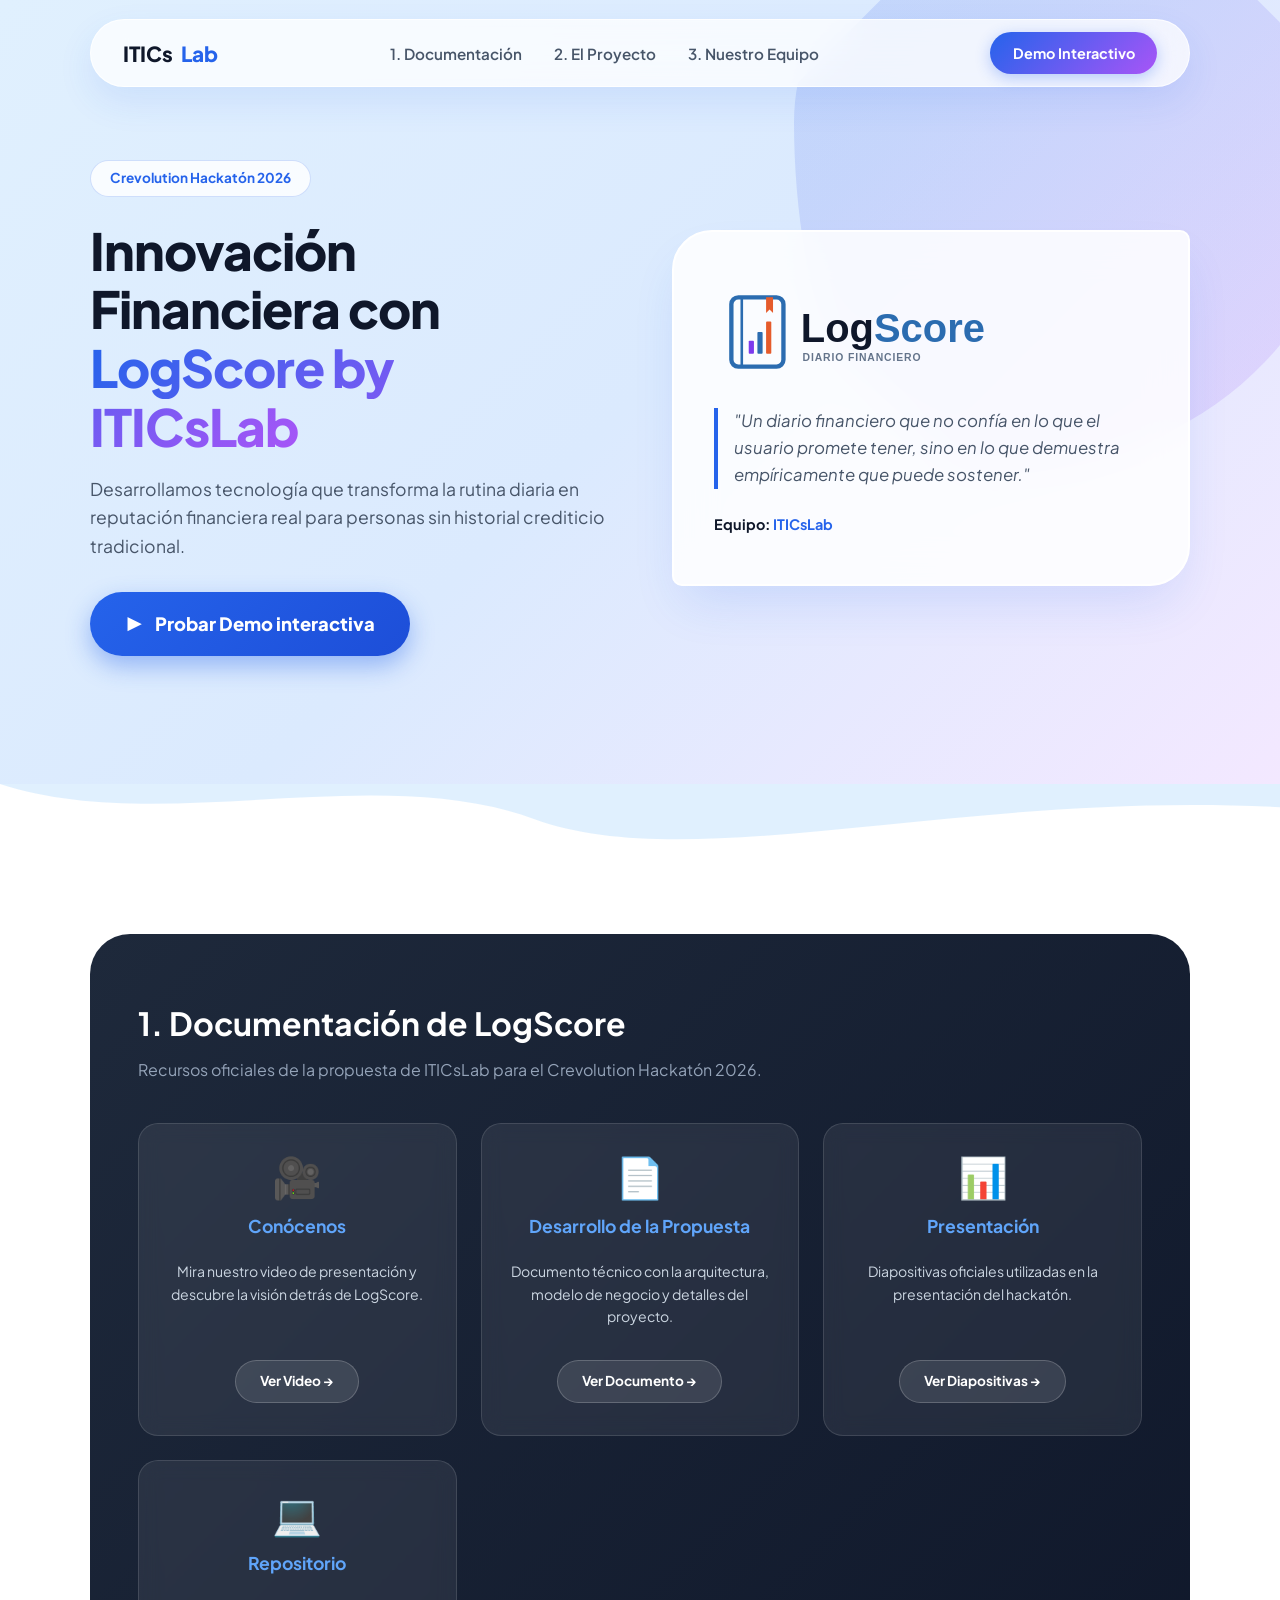
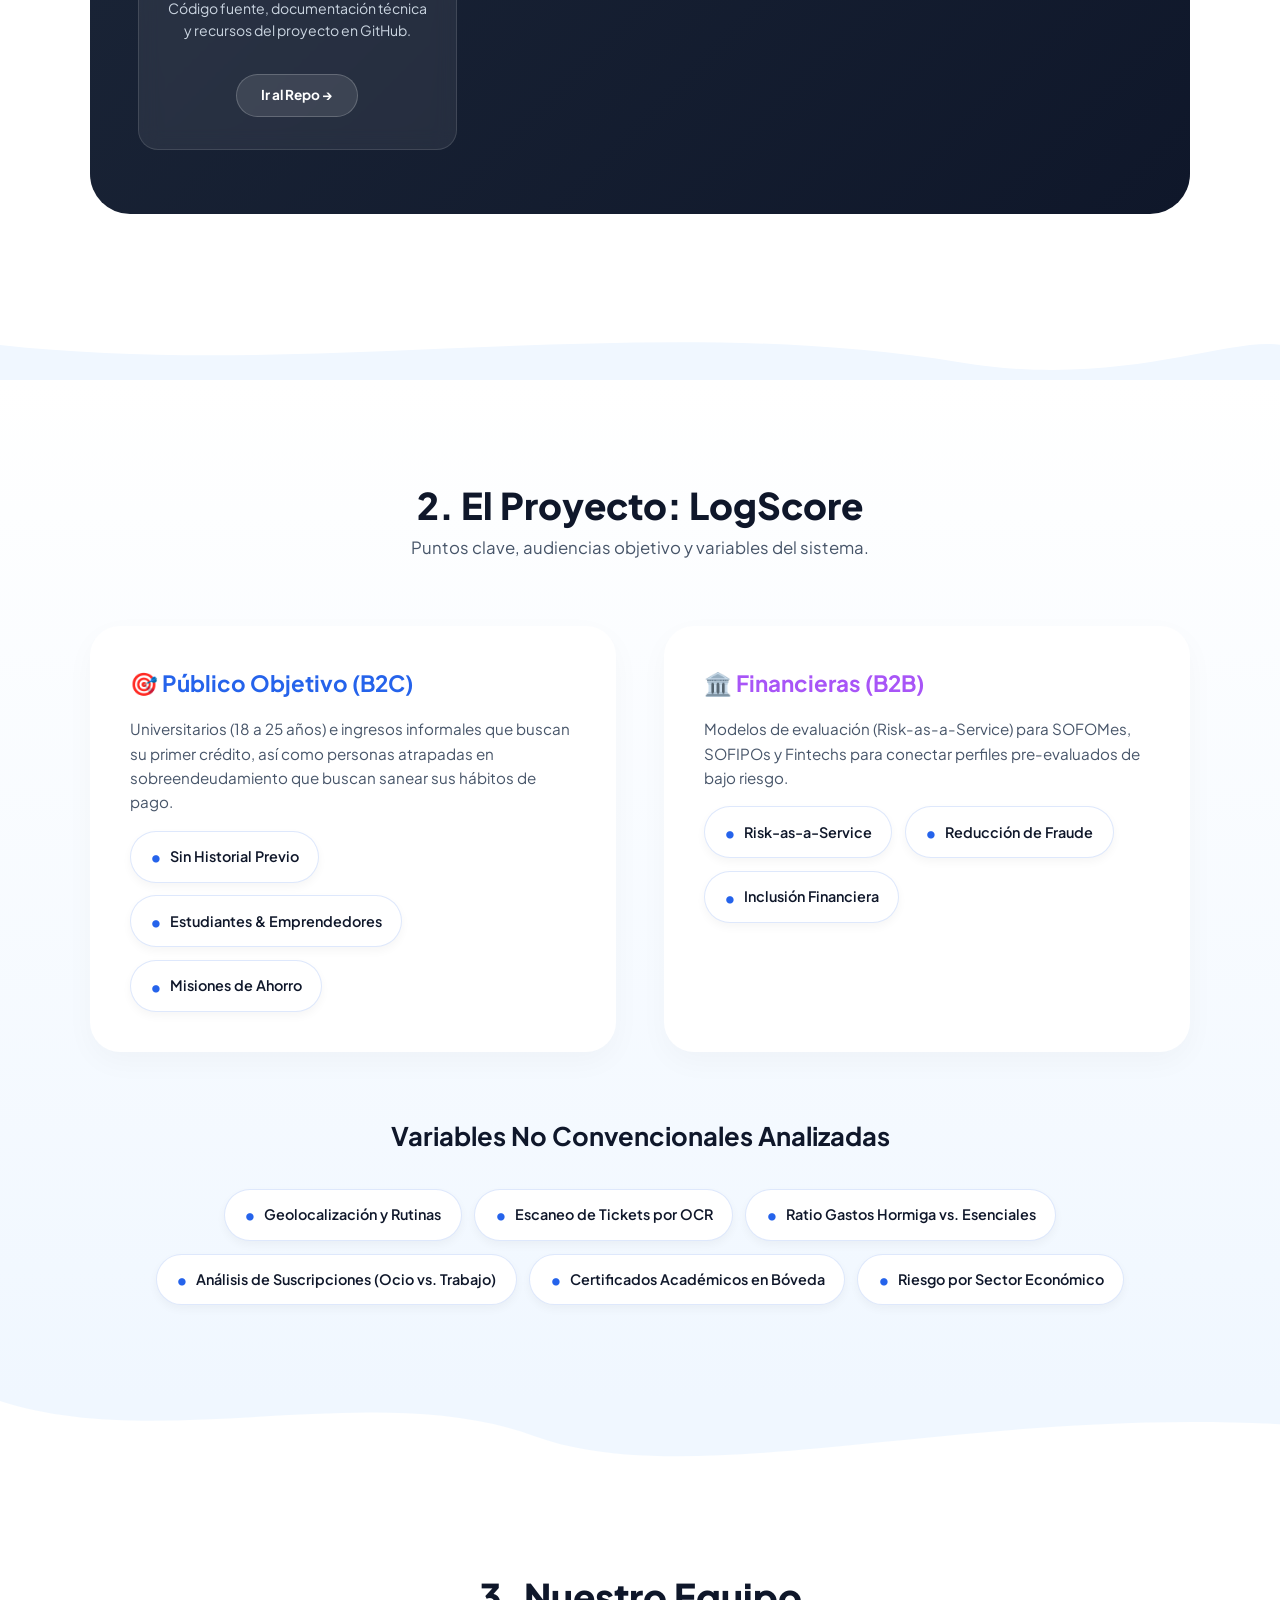
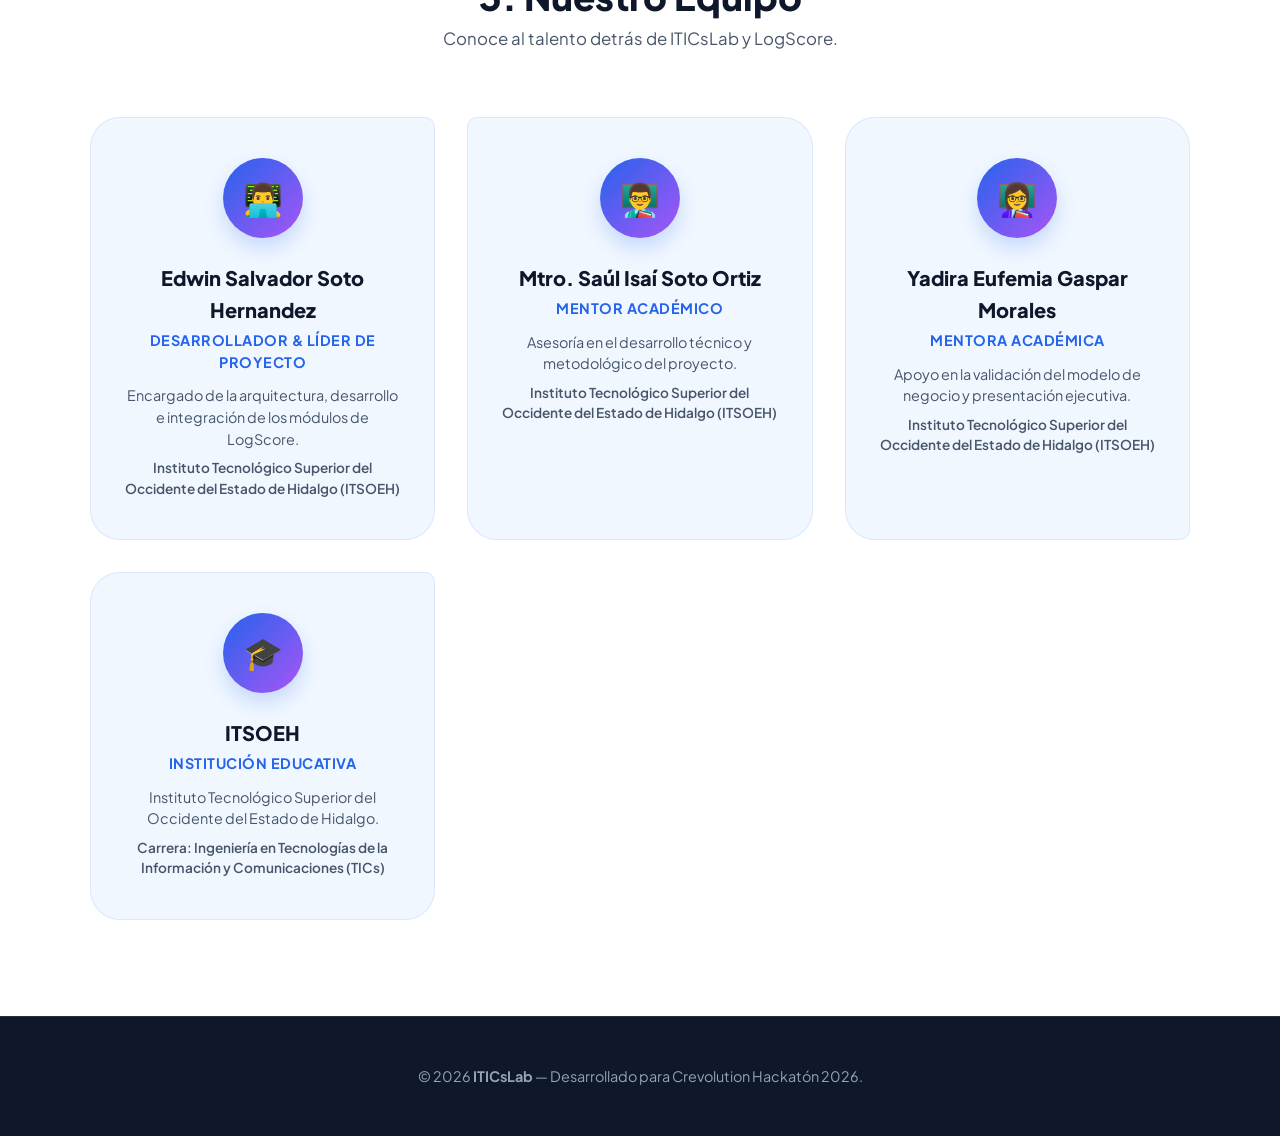
==== index.html @ 70f7e7d7 "added: icon" ====
<!DOCTYPE html>
<html lang="es">

<head>
    <meta charset="UTF-8">
    <meta name="viewport" content="width=device-width, initial-scale=1.0">
    <title>ITICsLab — LogScore</title>
    <link href="https://fonts.googleapis.com/css2?family=Plus+Jakarta+Sans:wght@400;600;700;800&display=swap"
        rel="stylesheet">
    <link rel="icon" type="image/png" href="assets/icon.ico">
    <style>
        * {
            margin: 0;
            padding: 0;
            box-sizing: border-box;
        }

        :root {
            --primary: #2563eb;
            --primary-dark: #1d4ed8;
            --secondary: #a855f7;
            --accent: #f97316;
            --text-dark: #0f172a;
            --text-muted: #475569;
            --bg-light: #f0f7ff;
        }

        html {
            scroll-behavior: smooth;
        }

        body {
            font-family: 'Plus Jakarta Sans', sans-serif;
            background-color: var(--bg-light);
            color: var(--text-dark);
            overflow-x: hidden;
            line-height: 1.6;
        }

        /* --- MENÚ FLOTANTE --- */
        header {
            position: fixed;
            top: 1.2rem;
            left: 50%;
            transform: translateX(-50%);
            width: min(90%, 1100px);
            z-index: 1000;
        }

        nav {
            background: rgba(255, 255, 255, 0.75);
            backdrop-filter: blur(16px);
            -webkit-backdrop-filter: blur(16px);
            border: 1px solid rgba(255, 255, 255, 0.8);
            border-radius: 999px;
            padding: 0.75rem 2rem;
            display: flex;
            align-items: center;
            justify-content: space-between;
            box-shadow: 0 15px 35px rgba(37, 99, 235, 0.1);
        }

        .logo {
            font-weight: 800;
            font-size: 1.3rem;
            text-decoration: none;
            color: var(--text-dark);
            display: flex;
            align-items: center;
            gap: 0.5rem;
        }

        .logo span {
            color: var(--primary);
        }

        .nav-links {
            display: flex;
            gap: 2rem;
            list-style: none;
        }

        .nav-links a {
            text-decoration: none;
            color: var(--text-muted);
            font-weight: 600;
            font-size: 0.95rem;
            transition: color 0.3s;
        }

        .nav-links a:hover {
            color: var(--primary);
        }

        .btn-nav {
            background: linear-gradient(135deg, var(--primary), var(--secondary));
            color: white;
            padding: 0.6rem 1.4rem;
            border-radius: 999px;
            text-decoration: none;
            font-weight: 700;
            font-size: 0.9rem;
            box-shadow: 0 4px 15px rgba(37, 99, 235, 0.3);
            transition: transform 0.2s;
        }

        .btn-nav:hover {
            transform: scale(1.05);
        }

        /* --- HERO SECTION --- */
        .hero {
            position: relative;
            padding: 10rem 2rem 8rem;
            background: linear-gradient(135deg, #e0f0fe 0%, #dbeafe 50%, #f3e8ff 100%);
            overflow: hidden;
        }

        .hero-shape-bg {
            position: absolute;
            top: -10%;
            right: -5%;
            width: 550px;
            height: 550px;
            background: linear-gradient(135deg, rgba(37, 99, 235, 0.15), rgba(168, 85, 247, 0.15));
            clip-path: polygon(30% 0%, 70% 0%, 100% 30%, 100% 70%, 70% 100%, 30% 100%, 0% 70%, 0% 30%);
            border-radius: 40% 60% 70% 30% / 40% 50% 60% 70%;
            animation: floatShape 8s ease-in-out infinite alternate;
            z-index: 1;
        }

        @keyframes floatShape {
            0% {
                transform: translateY(0) rotate(0deg);
            }

            100% {
                transform: translateY(30px) rotate(15deg);
            }
        }

        .hero-container {
            max-width: 1100px;
            margin: 0 auto;
            display: grid;
            grid-template-columns: 1fr 1fr;
            align-items: center;
            gap: 4rem;
            position: relative;
            z-index: 2;
        }

        .badge-pill {
            display: inline-block;
            background: rgba(255, 255, 255, 0.8);
            border: 1px solid rgba(37, 99, 235, 0.2);
            padding: 0.4rem 1.2rem;
            border-radius: 999px;
            color: var(--primary);
            font-weight: 700;
            font-size: 0.85rem;
            margin-bottom: 1.5rem;
        }

        .hero-text h1 {
            font-size: 3.2rem;
            font-weight: 800;
            line-height: 1.15;
            margin-bottom: 1.2rem;
            letter-spacing: -0.02em;
        }

        .hero-text h1 span {
            background: linear-gradient(135deg, var(--primary), var(--secondary));
            -webkit-background-clip: text;
            -webkit-text-fill-color: transparent;
        }

        .hero-text p {
            font-size: 1.1rem;
            color: var(--text-muted);
            margin-bottom: 2rem;
        }

        /* BOTÓN GRANDE DEMO INTERACTIVA */
        .btn-demo-hero {
            display: inline-flex;
            align-items: center;
            gap: 0.75rem;
            background: linear-gradient(135deg, var(--primary), var(--primary-dark));
            color: white;
            font-size: 1.15rem;
            font-weight: 800;
            padding: 1.1rem 2.2rem;
            border-radius: 999px;
            text-decoration: none;
            box-shadow: 0 10px 25px rgba(37, 99, 235, 0.4);
            transition: all 0.3s ease;
        }

        .btn-demo-hero:hover {
            transform: translateY(-3px) scale(1.02);
            box-shadow: 0 15px 30px rgba(37, 99, 235, 0.5);
        }

        /* TARJETA RECORTADA LOGSCORE */
        .blob-card {
            background: rgba(255, 255, 255, 0.85);
            backdrop-filter: blur(20px);
            padding: 3rem 2.5rem;
            border-radius: 40px 10px 40px 10px;
            box-shadow: 0 25px 50px -12px rgba(37, 99, 235, 0.15);
            border: 2px solid #ffffff;
            position: relative;
        }

        .blob-card-header {
            display: flex;
            align-items: center;
            gap: 1rem;
            margin-bottom: 1.5rem;
        }

        .blob-card-header svg {
            width: 45px;
            height: 45px;
        }

        .blob-card h3 {
            font-size: 1.8rem;
            font-weight: 800;
        }

        .blob-card h3 span {
            color: var(--primary);
        }

        .blob-card blockquote {
            font-size: 1.05rem;
            font-style: italic;
            color: var(--text-muted);
            border-left: 4px solid var(--primary);
            padding-left: 1rem;
            margin-bottom: 1.5rem;
        }

        /* WAVES SVG */
        .wave-divider {
            width: 100%;
            overflow: hidden;
            line-height: 0;
        }

        .wave-divider svg {
            position: relative;
            display: block;
            width: calc(100% + 1.3px);
            height: 70px;
        }

        /* ESTRUCTURA GENERAL DE SECCIONES */
        .container {
            max-width: 1100px;
            margin: 0 auto;
        }

        .section-header {
            text-align: center;
            margin-bottom: 4rem;
        }

        .section-header h2 {
            font-size: 2.3rem;
            font-weight: 800;
        }

        .section-header p {
            color: var(--text-muted);
            font-size: 1.05rem;
        }

        /* SECCIÓN 1: DOCUMENTACIÓN - REDISEÑADA */
        .docs-section {
            padding: 5rem 2rem 6rem;
            background: #ffffff;
        }

        .docs-banner {
            background: linear-gradient(135deg, #1e293b, #0f172a);
            color: white;
            border-radius: 40px;
            padding: 4rem 3rem;
            position: relative;
            overflow: hidden;
        }

        .docs-banner::after {
            content: '';
            position: absolute;
            top: -50%;
            right: -20%;
            width: 400px;
            height: 400px;
            background: radial-gradient(circle, rgba(168, 85, 247, 0.4) 0%, rgba(0, 0, 0, 0) 70%);
            border-radius: 50%;
        }

        .docs-grid-new {
            display: grid;
            grid-template-columns: repeat(auto-fit, minmax(240px, 1fr));
            gap: 1.5rem;
            margin-top: 2.5rem;
            position: relative;
            z-index: 2;
        }

        .doc-card-new {
            background: rgba(255, 255, 255, 0.07);
            border: 1px solid rgba(255, 255, 255, 0.12);
            padding: 2rem 1.5rem;
            border-radius: 20px;
            backdrop-filter: blur(10px);
            transition: all 0.3s ease;
            text-align: center;
            display: flex;
            flex-direction: column;
            align-items: center;
            gap: 1rem;
        }

        .doc-card-new:hover {
            background: rgba(255, 255, 255, 0.15);
            transform: translateY(-5px);
        }

        .doc-card-new .icon {
            font-size: 2.5rem;
            line-height: 1;
        }

        .doc-card-new h4 {
            font-size: 1.1rem;
            margin-bottom: 0.25rem;
            color: #60a5fa;
        }

        .doc-card-new p {
            font-size: 0.88rem;
            color: #cbd5e1;
            margin-bottom: 1rem;
            flex-grow: 1;
        }

        .doc-btn {
            display: inline-flex;
            align-items: center;
            gap: 0.5rem;
            background: rgba(255, 255, 255, 0.1);
            color: white;
            padding: 0.6rem 1.5rem;
            border-radius: 999px;
            text-decoration: none;
            font-weight: 700;
            font-size: 0.85rem;
            border: 1px solid rgba(255, 255, 255, 0.2);
            transition: all 0.3s ease;
        }

        .doc-btn:hover {
            background: var(--primary);
            border-color: var(--primary);
            transform: scale(1.05);
        }

        /* SECCIÓN 2: EL PROYECTO */
        .details-section {
            padding: 6rem 2rem;
            background: linear-gradient(180deg, #ffffff 0%, #f0f7ff 100%);
        }

        .pill-list {
            display: flex;
            flex-wrap: wrap;
            gap: 0.8rem;
            margin-top: 1rem;
        }

        .pill-item {
            background: #ffffff;
            padding: 0.6rem 1.2rem;
            border-radius: 999px;
            font-size: 0.9rem;
            font-weight: 600;
            color: var(--text-dark);
            box-shadow: 0 4px 10px rgba(0, 0, 0, 0.04);
            border: 1px solid rgba(37, 99, 235, 0.15);
            display: flex;
            align-items: center;
            gap: 0.5rem;
        }

        .pill-item::before {
            content: '•';
            color: var(--primary);
            font-size: 1.2rem;
        }

        /* SECCIÓN 3: NUESTRO EQUIPO - REDISEÑADA */
        .team-section {
            padding: 6rem 2rem;
            background: #ffffff;
        }

        .organic-grid {
            display: grid;
            grid-template-columns: repeat(auto-fit, minmax(280px, 1fr));
            gap: 2rem;
        }

        .organic-card {
            background: var(--bg-light);
            padding: 2.5rem 2rem;
            border-radius: 30px 10px 30px 30px;
            transition: all 0.3s ease;
            position: relative;
            border: 1px solid rgba(37, 99, 235, 0.1);
            display: flex;
            flex-direction: column;
            align-items: center;
            text-align: center;
        }

        .organic-card:nth-child(2) {
            border-radius: 10px 30px 30px 30px;
        }

        .organic-card:nth-child(3) {
            border-radius: 30px 30px 10px 30px;
        }

        .organic-card:nth-child(4) {
            border-radius: 30px 10px 30px 30px;
        }

        .organic-card:hover {
            transform: translateY(-8px);
            background: #ffffff;
            box-shadow: 0 20px 40px rgba(37, 99, 235, 0.12);
        }

        .avatar-placeholder {
            width: 80px;
            height: 80px;
            border-radius: 50%;
            background: linear-gradient(135deg, var(--primary), var(--secondary));
            display: flex;
            align-items: center;
            justify-content: center;
            font-size: 2rem;
            color: white;
            margin-bottom: 1.5rem;
            box-shadow: 0 10px 20px rgba(37, 99, 235, 0.2);
        }

        .organic-card h3 {
            font-size: 1.25rem;
            font-weight: 800;
            margin-bottom: 0.25rem;
        }

        .organic-card .role {
            font-size: 0.9rem;
            color: var(--primary);
            font-weight: 700;
            margin-bottom: 0.75rem;
            text-transform: uppercase;
            letter-spacing: 0.5px;
        }

        .organic-card p {
            font-size: 0.9rem;
            color: var(--text-muted);
            line-height: 1.5;
        }

        .organic-card .institution-detail {
            font-size: 0.85rem;
            color: var(--text-muted);
            margin-top: 0.5rem;
            font-weight: 600;
        }

        /* --- FOOTER --- */
        footer {
            background: #0f172a;
            color: white;
            padding: 3rem 2rem;
            text-align: center;
            border-top: 1px solid rgba(255, 255, 255, 0.1);
        }

        footer p {
            color: #94a3b8;
            font-size: 0.9rem;
        }

        /* --- RESPONSIVE MOBILE --- */
        @media (max-width: 900px) {
            header {
                top: 0.75rem;
                width: calc(100% - 1.5rem);
            }

            nav {
                padding: 0.65rem 0.9rem;
                border-radius: 22px;
                gap: 0.75rem;
            }

            .logo {
                font-size: 1.05rem;
                white-space: nowrap;
            }

            .btn-nav {
                padding: 0.55rem 0.85rem;
                font-size: 0.78rem;
                white-space: nowrap;
            }

            .hero {
                padding: 7.5rem 1rem 4.5rem;
            }

            .hero-container {
                grid-template-columns: 1fr;
                text-align: center;
                gap: 2.25rem;
            }

            .hero-text h1 {
                font-size: clamp(2rem, 9vw, 3rem);
                line-height: 1.12;
            }

            .hero-text p {
                font-size: 0.98rem;
                line-height: 1.55;
            }

            .badge-pill {
                font-size: 0.72rem;
                padding: 0.4rem 0.85rem;
                margin-bottom: 1rem;
            }

            .btn-demo-hero {
                width: 100%;
                justify-content: center;
                padding: 0.95rem 1rem;
                font-size: 1rem;
            }

            .blob-card {
                padding: 1.6rem 1.25rem;
                border-radius: 28px 10px 28px 10px;
                text-align: left;
            }

            .blob-card-header {
                gap: 0.75rem;
                margin-bottom: 1.1rem;
            }

            .blob-card-header svg {
                width: 38px;
                height: 46px;
                flex-shrink: 0;
            }

            .blob-card h3 {
                font-size: 1.5rem;
            }

            .blob-card blockquote {
                font-size: 0.92rem;
                padding-left: 0.8rem;
            }

            .wave-divider svg {
                height: 45px;
            }

            .docs-section,
            .details-section,
            .team-section {
                padding: 3.5rem 1rem 4rem;
            }

            .section-header {
                margin-bottom: 2.25rem;
            }

            .section-header h2 {
                font-size: clamp(1.65rem, 7vw, 2.3rem);
                line-height: 1.2;
            }

            .section-header p {
                font-size: 0.92rem;
                margin-top: 0.5rem;
            }

            .docs-banner {
                border-radius: 26px;
                padding: 2rem 1.15rem;
            }

            .docs-banner>h2 {
                font-size: 1.45rem !important;
                line-height: 1.25;
            }

            .docs-banner>p {
                font-size: 0.9rem;
            }

            .docs-grid-new {
                grid-template-columns: 1fr;
                gap: 1rem;
                margin-top: 1.75rem;
            }

            .doc-card-new {
                padding: 1.25rem;
                border-radius: 17px;
            }

            .doc-card-new .icon {
                font-size: 2rem;
            }

            .doc-card-new h4 {
                font-size: 1rem;
            }

            .doc-card-new p {
                font-size: 0.84rem;
            }

            /* La sección de público B2C/B2B usa un grid inline. */
            .details-section .container>div[style*="grid-template-columns"] {
                grid-template-columns: 1fr !important;
                gap: 1rem !important;
                margin-bottom: 2.75rem !important;
            }

            .details-section .container>div[style*="grid-template-columns"]>div {
                padding: 1.5rem !important;
                border-radius: 22px !important;
            }

            .details-section h3 {
                font-size: 1.2rem !important;
                line-height: 1.3;
            }

            .pill-list {
                gap: 0.55rem;
            }

            .pill-item {
                padding: 0.5rem 0.8rem;
                font-size: 0.78rem;
                line-height: 1.3;
            }

            .organic-grid {
                grid-template-columns: 1fr;
                gap: 1rem;
            }

            .organic-card {
                padding: 1.7rem 1.35rem;
                border-radius: 22px !important;
            }

            .avatar-placeholder {
                width: 65px;
                height: 65px;
                font-size: 1.5rem;
                margin-bottom: 1rem;
            }

            .organic-card h3 {
                font-size: 1.15rem;
            }

            .organic-card .role {
                font-size: 0.8rem;
            }

            .organic-card p {
                font-size: 0.88rem;
            }

            footer {
                padding: 2rem 1rem;
            }

            footer p {
                font-size: 0.78rem;
                line-height: 1.5;
            }

            .hero-shape-bg {
                width: 300px;
                height: 300px;
                right: -25%;
                top: 2%;
            }
        }

        @media (max-width: 420px) {
            .nav-links {
                display: none;
            }

            .btn-nav {
                font-size: 0.72rem;
                padding: 0.5rem 0.7rem;
            }

            .hero {
                padding-top: 7rem;
            }

            .blob-card-header svg {
                width: 34px;
                height: 42px;
            }

            .blob-card h3 {
                font-size: 1.35rem;
            }
        }

        @keyframes rapid-squeeze {

            0%,
            100% {
                transform: scale(1) scale(1, 1);
            }

            15% {
                transform: scale(1.05) scale(1.1, 0.9);
            }

            30% {
                transform: scale(1.08) scale(0.92, 1.08);
            }

            45% {
                transform: scale(1.05) scale(1.04, 0.96);
            }

            60% {
                transform: scale(1) scale(1, 1);
            }
        }

        .btn-demo-hero {
            display: inline-flex;
            align-items: center;
            gap: 0.75rem;
            background: linear-gradient(135deg, var(--primary), var(--primary-dark));
            color: white;
            font-size: 1.15rem;
            font-weight: 800;
            padding: 1.1rem 2.2rem;
            border-radius: 999px;
            text-decoration: none;
            box-shadow: 0 10px 25px rgba(37, 99, 235, 0.4);
            transition: all 0.3s ease;

            animation: rapid-squeeze 2s infinite ease-in-out;
            transform-origin: center;
        }

        .btn-demo-hero:hover {
            transform: translateY(-3px) scale(1.03);
            box-shadow: 0 15px 30px rgba(37, 99, 235, 0.5);
        }
    </style>
</head>

<body>

    <!-- MENÚ PRINCIPAL -->
    <header>
        <nav>
            <a href="#" class="logo">ITICs<span>Lab</span></a>
            <ul class="nav-links">
                <li><a href="#docs">1. Documentación</a></li>
                <li><a href="#proyecto">2. El Proyecto</a></li>
                <li><a href="#equipo">3. Nuestro Equipo</a></li>
            </ul>
            <a href="#demo" class="btn-nav">Demo Interactivo</a>
        </nav>
    </header>

    <!-- HERO SECTION -->
    <section class="hero" id="demo">
        <div class="hero-shape-bg"></div>
        <div class="hero-container">
            <div class="hero-text">
                <span class="badge-pill">Crevolution Hackatón 2026</span>
                <h1>Innovación Financiera con <span>LogScore by ITICsLab</span></h1>
                <p>Desarrollamos tecnología que transforma la rutina diaria en reputación financiera real para personas
                    sin historial crediticio tradicional.</p>

                <!-- BOTÓN GRANDE SOLICITADO -->
                <a href="interactive-demo-viewer.html" class="btn-demo-hero">
                    <span>▶</span> Probar Demo interactiva
                </a>
            </div>

            <!-- TARJETA CON RECORTES Y LOGO DE LOGSCORE -->
            <div class="blob-card">
                <div class="blob-card-header">
                    <img src="assets/logo.svg" alt="">
                </div>
                <blockquote>
                    "Un diario financiero que no confía en lo que el usuario promete tener, sino en lo que demuestra
                    empíricamente que puede sostener."
                </blockquote>
                <div style="font-size:0.9rem; font-weight:700;">
                    Equipo: <span style="color:var(--primary);">ITICsLab</span>
                </div>
            </div>
        </div>
    </section>

    <!-- DIVISOR WAVE -->
    <div class="wave-divider" style="background:#e0f0fe;">
        <svg viewBox="0 0 1200 120" preserveAspectRatio="none">
            <path d="M0,0 C150,90 350,-40 500,60 C650,160 900,10 1200,40 L1200,120 L0,120 Z" fill="#ffffff"></path>
        </svg>
    </div>

    <!-- 1. DOCUMENTACIÓN DE LogScore - REDISEÑADA -->
    <section id="docs" class="docs-section">
        <div class="container">
            <div class="docs-banner">
                <h2 style="font-size: 2rem; margin-bottom: 0.5rem;">1. Documentación de LogScore</h2>
                <p style="color: #94a3b8;">Recursos oficiales de la propuesta de ITICsLab para el Crevolution Hackatón
                    2026.</p>

                <div class="docs-grid-new">
                    <!-- Tarjeta 1: Video Conócenos -->
                    <div class="doc-card-new">
                        <div class="icon">🎥</div>
                        <h4>Conócenos</h4>
                        <p>Mira nuestro video de presentación y descubre la visión detrás de LogScore.</p>
                        <a href="#" target="_blank" class="doc-btn">Ver Video →</a>
                    </div>

                    <!-- Tarjeta 2: Desarrollo de la Propuesta -->
                    <div class="doc-card-new">
                        <div class="icon">📄</div>
                        <h4>Desarrollo de la Propuesta</h4>
                        <p>Documento técnico con la arquitectura, modelo de negocio y detalles del proyecto.</p>
                        <a href="assets/pdf/LogScore_Propuesta_Crevolution.pdf" target="_blank" class="doc-btn">Ver Documento →</a>
                    </div>

                    <!-- Tarjeta 3: Presentación -->
                    <div class="doc-card-new">
                        <div class="icon">📊</div>
                        <h4>Presentación</h4>
                        <p>Diapositivas oficiales utilizadas en la presentación del hackatón.</p>
                        <a href="assets/pdf/LogScorePresentationCrevolution.pdf" target="_blank" class="doc-btn">Ver Diapositivas →</a>
                    </div>

                    <!-- Tarjeta 4: Repositorio Git -->
                    <div class="doc-card-new">
                        <div class="icon">💻</div>
                        <h4>Repositorio</h4>
                        <p>Código fuente, documentación técnica y recursos del proyecto en GitHub.</p>
                        <a href="https://github.com/EdwinSotoHz/LogScore-Mockup.git" class="doc-btn">Ir al Repo →</a>
                    </div>
                </div>
            </div>
        </div>
    </section>

    <!-- DIVISOR WAVE DE MEDIO -->
    <div class="wave-divider" style="background:#ffffff;">
        <svg viewBox="0 0 1200 120" preserveAspectRatio="none">
            <path d="M0,60 C300,120 600,0 900,90 C1050,135 1150,45 1200,60 L1200,120 L0,120 Z" fill="#f0f7ff"></path>
        </svg>
    </div>

    <!-- 2. EL PROYECTO: LogScore -->
    <section id="proyecto" class="details-section">
        <div class="container">
            <div class="section-header">
                <h2>2. El Proyecto: LogScore</h2>
                <p>Puntos clave, audiencias objetivo y variables del sistema.</p>
            </div>

            <div style="display: grid; grid-template-columns: 1fr 1fr; gap: 3rem; margin-bottom: 4rem;">
                <!-- Target B2C -->
                <div
                    style="background:#fff; padding:2.5rem; border-radius:30px; box-shadow:0 10px 30px rgba(0,0,0,0.03);">
                    <h3 style="color:var(--primary); margin-bottom:1rem; font-size:1.4rem;">🎯 Público Objetivo (B2C)
                    </h3>
                    <p style="font-size:0.95rem; color:var(--text-muted); margin-bottom:1rem;">
                        Universitarios (18 a 25 años) e ingresos informales que buscan su primer crédito, así como
                        personas atrapadas en sobreendeudamiento que buscan sanear sus hábitos de pago.
                    </p>
                    <div class="pill-list">
                        <span class="pill-item">Sin Historial Previo</span>
                        <span class="pill-item">Estudiantes & Emprendedores</span>
                        <span class="pill-item">Misiones de Ahorro</span>
                    </div>
                </div>

                <!-- Target B2B -->
                <div
                    style="background:#fff; padding:2.5rem; border-radius:30px; box-shadow:0 10px 30px rgba(0,0,0,0.03);">
                    <h3 style="color:var(--secondary); margin-bottom:1rem; font-size:1.4rem;">🏛️ Financieras (B2B)</h3>
                    <p style="font-size:0.95rem; color:var(--text-muted); margin-bottom:1rem;">
                        Modelos de evaluación (Risk-as-a-Service) para SOFOMes, SOFIPOs y Fintechs para conectar
                        perfiles pre-evaluados de bajo riesgo.
                    </p>
                    <div class="pill-list">
                        <span class="pill-item">Risk-as-a-Service</span>
                        <span class="pill-item">Reducción de Fraude</span>
                        <span class="pill-item">Inclusión Financiera</span>
                    </div>
                </div>
            </div>

            <!-- Variables analizadas -->
            <div>
                <h3 style="text-align:center; margin-bottom:2rem; font-size:1.6rem;">Variables No Convencionales
                    Analizadas</h3>
                <div class="pill-list" style="justify-content:center;">
                    <span class="pill-item">Geolocalización y Rutinas</span>
                    <span class="pill-item">Escaneo de Tickets por OCR</span>
                    <span class="pill-item">Ratio Gastos Hormiga vs. Esenciales</span>
                    <span class="pill-item">Análisis de Suscripciones (Ocio vs. Trabajo)</span>
                    <span class="pill-item">Certificados Académicos en Bóveda</span>
                    <span class="pill-item">Riesgo por Sector Económico</span>
                </div>
            </div>
        </div>
    </section>

    <!-- DIVISOR WAVE FINAL -->
    <div class="wave-divider" style="background:#f0f7ff;">
        <svg viewBox="0 0 1200 120" preserveAspectRatio="none">
            <path d="M0,0 C150,90 350,-40 500,60 C650,160 900,10 1200,40 L1200,120 L0,120 Z" fill="#ffffff"></path>
        </svg>
    </div>

    <!-- 3. NUESTRO EQUIPO - REDISEÑADA -->
    <section id="equipo" class="team-section">
        <div class="container">
            <div class="section-header">
                <h2>3. Nuestro Equipo</h2>
                <p>Conoce al talento detrás de ITICsLab y LogScore.</p>
            </div>
            <div class="organic-grid">
                <!-- Tarjeta 1: Desarrollador -->
                <div class="organic-card">
                    <div class="avatar-placeholder">👨‍💻</div>
                    <h3>Edwin Salvador Soto Hernandez</h3>
                    <p class="role">Desarrollador & Líder de Proyecto</p>
                    <p>Encargado de la arquitectura, desarrollo e integración de los módulos de LogScore.</p>
                    <p class="institution-detail">Instituto Tecnológico Superior del Occidente del Estado de Hidalgo (ITSOEH)</p>
                </div>

                <!-- Tarjeta 2: Mentor -->
                <div class="organic-card">
                    <div class="avatar-placeholder">👨‍🏫</div>
                    <h3>Mtro. Saúl Isaí Soto Ortiz</h3>
                    <p class="role">Mentor Académico</p>
                    <p>Asesoría en el desarrollo técnico y metodológico del proyecto.</p>
                    <p class="institution-detail">Instituto Tecnológico Superior del Occidente del Estado de Hidalgo (ITSOEH)</p>
                </div>

                <!-- Tarjeta 3: Mentora -->
                <div class="organic-card">
                    <div class="avatar-placeholder">👩‍🏫</div>
                    <h3>Yadira Eufemia Gaspar Morales</h3>
                    <p class="role">Mentora Académica</p>
                    <p>Apoyo en la validación del modelo de negocio y presentación ejecutiva.</p>
                    <p class="institution-detail">Instituto Tecnológico Superior del Occidente del Estado de Hidalgo (ITSOEH)</p>
                </div>

                <!-- Tarjeta 4: Institución y Carrera -->
                <div class="organic-card">
                    <div class="avatar-placeholder">🎓</div>
                    <h3>ITSOEH</h3>
                    <p class="role">Institución Educativa</p>
                    <p>Instituto Tecnológico Superior del Occidente del Estado de Hidalgo.</p>
                    <p class="institution-detail">Carrera: Ingeniería en Tecnologías de la Información y Comunicaciones (TICs)</p>
                </div>
            </div>
        </div>
    </section>

    <!-- FOOTER -->
    <footer>
        <div class="container">
            <p>&copy; 2026 <strong>ITICsLab</strong> — Desarrollado para Crevolution Hackatón 2026.</p>
        </div>
    </footer>

</body>

</html>
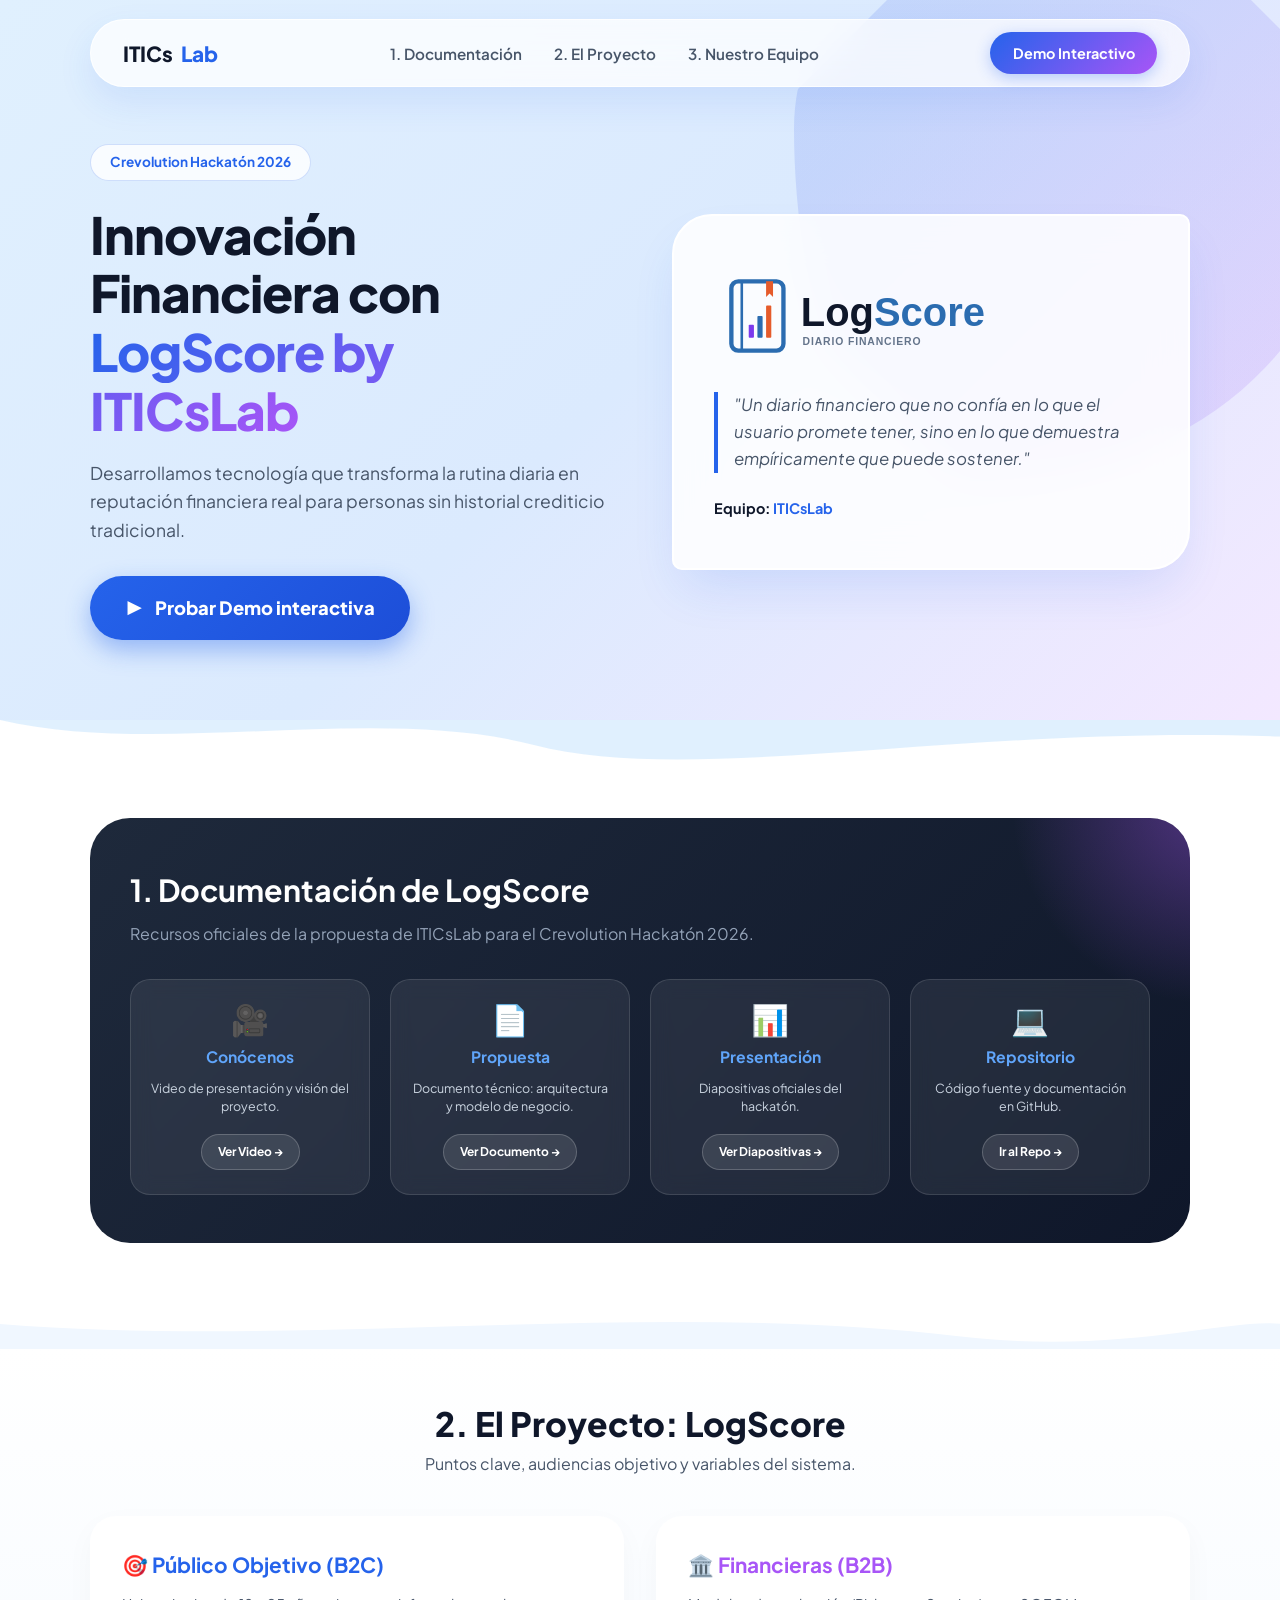
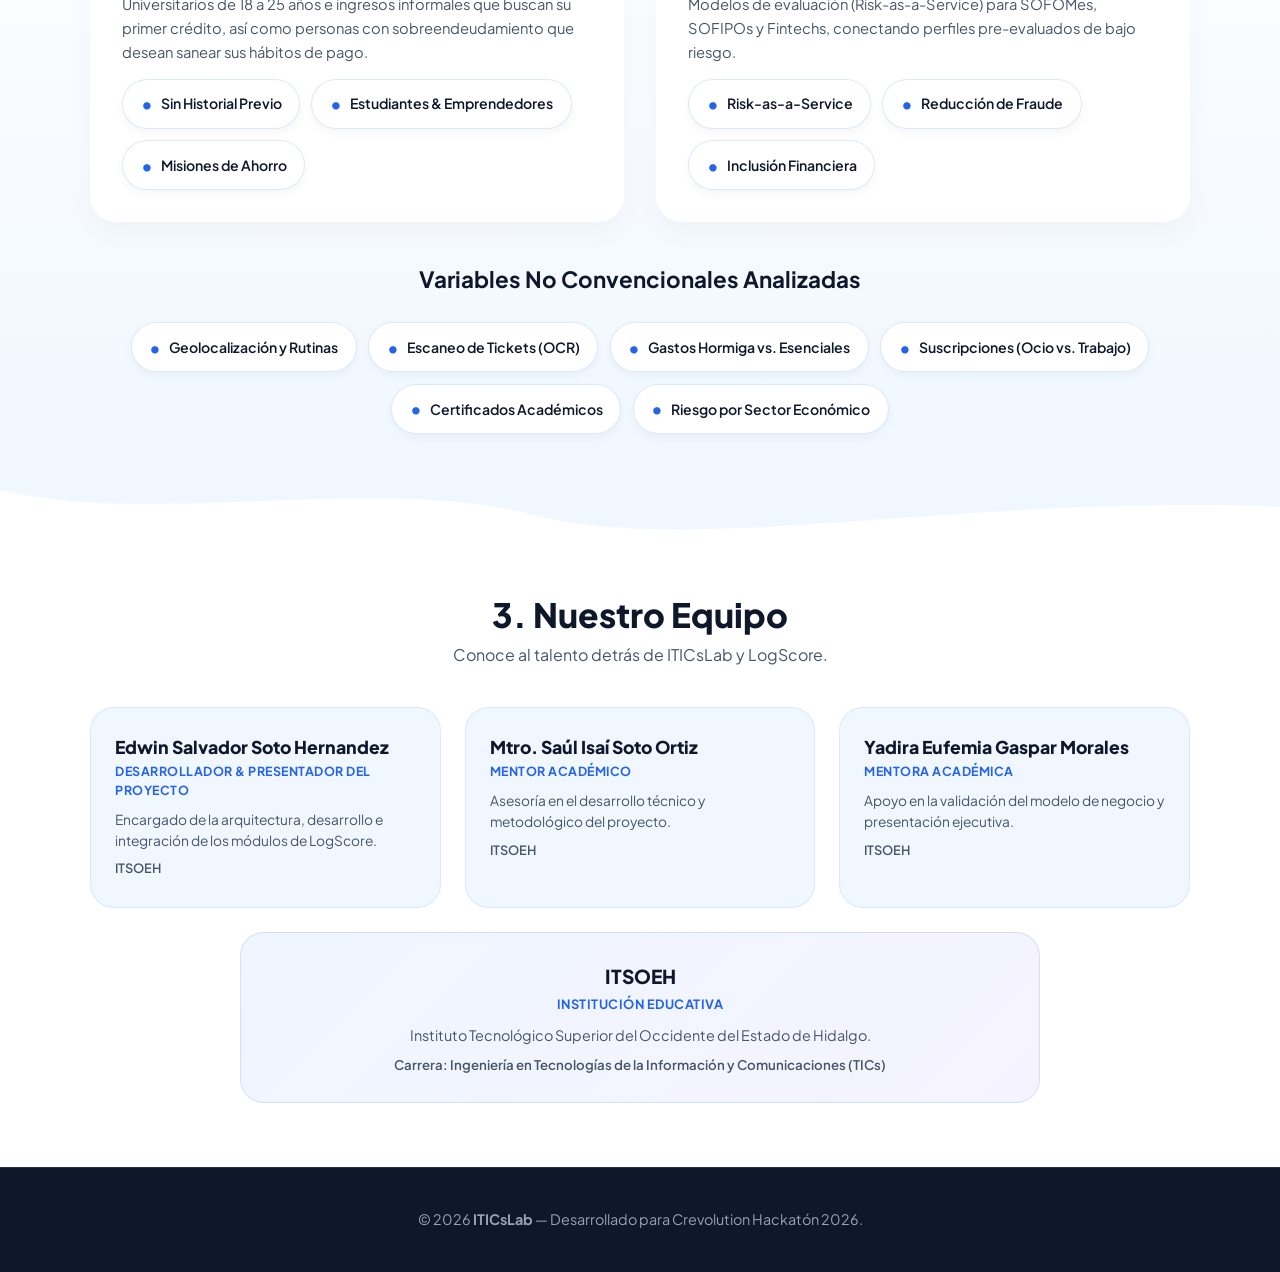
==== commit aa8490a5: "fixed: index.html" ====
--- a/index.html
+++ b/index.html
@@ -111,7 +111,7 @@
         /* --- HERO SECTION --- */
         .hero {
             position: relative;
-            padding: 10rem 2rem 8rem;
+            padding: 9rem 2rem 5rem;
             background: linear-gradient(135deg, #e0f0fe 0%, #dbeafe 50%, #f3e8ff 100%);
             overflow: hidden;
         }
@@ -196,11 +196,38 @@
             text-decoration: none;
             box-shadow: 0 10px 25px rgba(37, 99, 235, 0.4);
             transition: all 0.3s ease;
+
+            animation: rapid-squeeze 2s infinite ease-in-out;
+            transform-origin: center;
         }
 
         .btn-demo-hero:hover {
-            transform: translateY(-3px) scale(1.02);
+            transform: translateY(-3px) scale(1.03);
             box-shadow: 0 15px 30px rgba(37, 99, 235, 0.5);
+        }
+
+        @keyframes rapid-squeeze {
+
+            0%,
+            100% {
+                transform: scale(1) scale(1, 1);
+            }
+
+            15% {
+                transform: scale(1.05) scale(1.1, 0.9);
+            }
+
+            30% {
+                transform: scale(1.08) scale(0.92, 1.08);
+            }
+
+            45% {
+                transform: scale(1.05) scale(1.04, 0.96);
+            }
+
+            60% {
+                transform: scale(1) scale(1, 1);
+            }
         }
 
         /* TARJETA RECORTADA LOGSCORE */
@@ -255,7 +282,7 @@
             position: relative;
             display: block;
             width: calc(100% + 1.3px);
-            height: 70px;
+            height: 50px;
         }
 
         /* ESTRUCTURA GENERAL DE SECCIONES */
@@ -266,22 +293,22 @@
 
         .section-header {
             text-align: center;
-            margin-bottom: 4rem;
+            margin-bottom: 2.5rem;
         }
 
         .section-header h2 {
-            font-size: 2.3rem;
+            font-size: 2.1rem;
             font-weight: 800;
         }
 
         .section-header p {
             color: var(--text-muted);
-            font-size: 1.05rem;
-        }
-
-        /* SECCIÓN 1: DOCUMENTACIÓN - REDISEÑADA */
+            font-size: 1rem;
+        }
+
+        /* SECCIÓN 1: DOCUMENTACIÓN - 4 TARJETAS EN FILA */
         .docs-section {
-            padding: 5rem 2rem 6rem;
+            padding: 3rem 2rem 3.5rem;
             background: #ffffff;
         }
 
@@ -289,7 +316,7 @@
             background: linear-gradient(135deg, #1e293b, #0f172a);
             color: white;
             border-radius: 40px;
-            padding: 4rem 3rem;
+            padding: 3rem 2.5rem;
             position: relative;
             overflow: hidden;
         }
@@ -307,9 +334,9 @@
 
         .docs-grid-new {
             display: grid;
-            grid-template-columns: repeat(auto-fit, minmax(240px, 1fr));
-            gap: 1.5rem;
-            margin-top: 2.5rem;
+            grid-template-columns: repeat(4, 1fr);
+            gap: 1.25rem;
+            margin-top: 2rem;
             position: relative;
             z-index: 2;
         }
@@ -317,7 +344,7 @@
         .doc-card-new {
             background: rgba(255, 255, 255, 0.07);
             border: 1px solid rgba(255, 255, 255, 0.12);
-            padding: 2rem 1.5rem;
+            padding: 1.5rem 1.1rem;
             border-radius: 20px;
             backdrop-filter: blur(10px);
             transition: all 0.3s ease;
@@ -325,7 +352,7 @@
             display: flex;
             flex-direction: column;
             align-items: center;
-            gap: 1rem;
+            gap: 0.6rem;
         }
 
         .doc-card-new:hover {
@@ -334,36 +361,38 @@
         }
 
         .doc-card-new .icon {
-            font-size: 2.5rem;
+            font-size: 1.9rem;
             line-height: 1;
         }
 
         .doc-card-new h4 {
-            font-size: 1.1rem;
-            margin-bottom: 0.25rem;
+            font-size: 0.98rem;
+            margin-bottom: 0.1rem;
             color: #60a5fa;
         }
 
         .doc-card-new p {
-            font-size: 0.88rem;
+            font-size: 0.78rem;
             color: #cbd5e1;
-            margin-bottom: 1rem;
+            margin-bottom: 0.6rem;
             flex-grow: 1;
+            line-height: 1.4;
         }
 
         .doc-btn {
             display: inline-flex;
             align-items: center;
-            gap: 0.5rem;
+            gap: 0.4rem;
             background: rgba(255, 255, 255, 0.1);
             color: white;
-            padding: 0.6rem 1.5rem;
+            padding: 0.45rem 1rem;
             border-radius: 999px;
             text-decoration: none;
             font-weight: 700;
-            font-size: 0.85rem;
+            font-size: 0.75rem;
             border: 1px solid rgba(255, 255, 255, 0.2);
             transition: all 0.3s ease;
+            white-space: nowrap;
         }
 
         .doc-btn:hover {
@@ -374,22 +403,22 @@
 
         /* SECCIÓN 2: EL PROYECTO */
         .details-section {
-            padding: 6rem 2rem;
+            padding: 3rem 2rem 3.5rem;
             background: linear-gradient(180deg, #ffffff 0%, #f0f7ff 100%);
         }
 
         .pill-list {
             display: flex;
             flex-wrap: wrap;
-            gap: 0.8rem;
-            margin-top: 1rem;
+            gap: 0.7rem;
+            margin-top: 0.9rem;
         }
 
         .pill-item {
             background: #ffffff;
-            padding: 0.6rem 1.2rem;
+            padding: 0.55rem 1.1rem;
             border-radius: 999px;
-            font-size: 0.9rem;
+            font-size: 0.88rem;
             font-weight: 600;
             color: var(--text-dark);
             box-shadow: 0 4px 10px rgba(0, 0, 0, 0.04);
@@ -405,86 +434,105 @@
             font-size: 1.2rem;
         }
 
-        /* SECCIÓN 3: NUESTRO EQUIPO - REDISEÑADA */
+        /* SECCIÓN 3: NUESTRO EQUIPO */
         .team-section {
-            padding: 6rem 2rem;
+            padding: 3rem 2rem 4rem;
             background: #ffffff;
         }
 
-        .organic-grid {
+        .team-grid {
             display: grid;
-            grid-template-columns: repeat(auto-fit, minmax(280px, 1fr));
-            gap: 2rem;
+            grid-template-columns: repeat(3, 1fr);
+            gap: 1.5rem;
+            margin-bottom: 1.5rem;
+        }
+
+        .team-grid-institution {
+            display: flex;
+            justify-content: center;
         }
 
         .organic-card {
             background: var(--bg-light);
-            padding: 2.5rem 2rem;
-            border-radius: 30px 10px 30px 30px;
+            padding: 1.75rem 1.5rem;
+            border-radius: 24px;
             transition: all 0.3s ease;
             position: relative;
             border: 1px solid rgba(37, 99, 235, 0.1);
             display: flex;
             flex-direction: column;
-            align-items: center;
+            text-align: left;
+        }
+
+        .organic-card:hover {
+            transform: translateY(-6px);
+            background: #ffffff;
+            box-shadow: 0 18px 35px rgba(37, 99, 235, 0.12);
+        }
+
+        .organic-card h3 {
+            font-size: 1.1rem;
+            font-weight: 800;
+            margin-bottom: 0.2rem;
+            line-height: 1.3;
+        }
+
+        .organic-card .role {
+            font-size: 0.78rem;
+            color: var(--primary);
+            font-weight: 700;
+            margin-bottom: 0.65rem;
+            text-transform: uppercase;
+            letter-spacing: 0.5px;
+        }
+
+        .organic-card p {
+            font-size: 0.86rem;
+            color: var(--text-muted);
+            line-height: 1.5;
+        }
+
+        .organic-card .institution-detail {
+            font-size: 0.8rem;
+            color: var(--text-muted);
+            margin-top: 0.5rem;
+            font-weight: 600;
+        }
+
+        /* Tarjeta institución más ancha y centrada */
+        .institution-card {
+            background: linear-gradient(135deg, #eff6ff, #f5f3ff);
+            border: 1px solid rgba(37, 99, 235, 0.15);
+            border-radius: 24px;
+            padding: 1.75rem 2.5rem;
+            max-width: 800px;
+            width: 100%;
             text-align: center;
         }
 
-        .organic-card:nth-child(2) {
-            border-radius: 10px 30px 30px 30px;
-        }
-
-        .organic-card:nth-child(3) {
-            border-radius: 30px 30px 10px 30px;
-        }
-
-        .organic-card:nth-child(4) {
-            border-radius: 30px 10px 30px 30px;
-        }
-
-        .organic-card:hover {
-            transform: translateY(-8px);
-            background: #ffffff;
-            box-shadow: 0 20px 40px rgba(37, 99, 235, 0.12);
-        }
-
-        .avatar-placeholder {
-            width: 80px;
-            height: 80px;
-            border-radius: 50%;
-            background: linear-gradient(135deg, var(--primary), var(--secondary));
-            display: flex;
-            align-items: center;
-            justify-content: center;
-            font-size: 2rem;
-            color: white;
-            margin-bottom: 1.5rem;
-            box-shadow: 0 10px 20px rgba(37, 99, 235, 0.2);
-        }
-
-        .organic-card h3 {
-            font-size: 1.25rem;
+        .institution-card h3 {
+            font-size: 1.2rem;
             font-weight: 800;
             margin-bottom: 0.25rem;
         }
 
-        .organic-card .role {
-            font-size: 0.9rem;
+        .institution-card .role {
+            font-size: 0.8rem;
             color: var(--primary);
             font-weight: 700;
-            margin-bottom: 0.75rem;
+            margin-bottom: 0.65rem;
             text-transform: uppercase;
             letter-spacing: 0.5px;
         }
 
-        .organic-card p {
+        .institution-card p {
             font-size: 0.9rem;
             color: var(--text-muted);
             line-height: 1.5;
         }
 
-        .organic-card .institution-detail {
-            font-size: 0.85rem;
+        .institution-card .institution-detail {
+            font-size: 0.83rem;
             color: var(--text-muted);
             margin-top: 0.5rem;
             font-weight: 600;
@@ -494,7 +542,7 @@
         footer {
             background: #0f172a;
             color: white;
-            padding: 3rem 2rem;
+            padding: 2.5rem 2rem;
             text-align: center;
             border-top: 1px solid rgba(255, 255, 255, 0.1);
         }
@@ -529,7 +577,7 @@
             }
 
             .hero {
-                padding: 7.5rem 1rem 4.5rem;
+                padding: 7rem 1rem 3.5rem;
             }
 
             .hero-container {
@@ -588,124 +636,131 @@
             }
 
             .wave-divider svg {
-                height: 45px;
+                height: 35px;
             }
 
             .docs-section,
             .details-section,
             .team-section {
-                padding: 3.5rem 1rem 4rem;
+                padding: 2.25rem 1rem 2.75rem;
             }
 
             .section-header {
-                margin-bottom: 2.25rem;
+                margin-bottom: 1.75rem;
             }
 
             .section-header h2 {
-                font-size: clamp(1.65rem, 7vw, 2.3rem);
+                font-size: clamp(1.6rem, 7vw, 2.1rem);
                 line-height: 1.2;
             }
 
             .section-header p {
-                font-size: 0.92rem;
-                margin-top: 0.5rem;
+                font-size: 0.9rem;
+                margin-top: 0.4rem;
             }
 
             .docs-banner {
                 border-radius: 26px;
-                padding: 2rem 1.15rem;
+                padding: 1.75rem 1.1rem;
             }
 
             .docs-banner>h2 {
-                font-size: 1.45rem !important;
+                font-size: 1.4rem !important;
                 line-height: 1.25;
             }
 
             .docs-banner>p {
-                font-size: 0.9rem;
+                font-size: 0.88rem;
             }
 
             .docs-grid-new {
-                grid-template-columns: 1fr;
-                gap: 1rem;
-                margin-top: 1.75rem;
+                grid-template-columns: 1fr 1fr;
+                gap: 0.8rem;
+                margin-top: 1.5rem;
             }
 
             .doc-card-new {
-                padding: 1.25rem;
-                border-radius: 17px;
+                padding: 1.1rem 0.8rem;
+                border-radius: 16px;
             }
 
             .doc-card-new .icon {
-                font-size: 2rem;
+                font-size: 1.6rem;
             }
 
             .doc-card-new h4 {
-                font-size: 1rem;
+                font-size: 0.88rem;
             }
 
             .doc-card-new p {
-                font-size: 0.84rem;
+                font-size: 0.75rem;
+            }
+
+            .doc-btn {
+                font-size: 0.7rem;
+                padding: 0.4rem 0.85rem;
             }
 
             /* La sección de público B2C/B2B usa un grid inline. */
             .details-section .container>div[style*="grid-template-columns"] {
                 grid-template-columns: 1fr !important;
                 gap: 1rem !important;
-                margin-bottom: 2.75rem !important;
+                margin-bottom: 2rem !important;
             }
 
             .details-section .container>div[style*="grid-template-columns"]>div {
-                padding: 1.5rem !important;
+                padding: 1.4rem !important;
                 border-radius: 22px !important;
             }
 
             .details-section h3 {
-                font-size: 1.2rem !important;
+                font-size: 1.15rem !important;
                 line-height: 1.3;
             }
 
             .pill-list {
-                gap: 0.55rem;
+                gap: 0.5rem;
             }
 
             .pill-item {
-                padding: 0.5rem 0.8rem;
-                font-size: 0.78rem;
+                padding: 0.45rem 0.75rem;
+                font-size: 0.75rem;
                 line-height: 1.3;
             }
 
-            .organic-grid {
+            .team-grid {
                 grid-template-columns: 1fr;
                 gap: 1rem;
             }
 
             .organic-card {
-                padding: 1.7rem 1.35rem;
-                border-radius: 22px !important;
-            }
-
-            .avatar-placeholder {
-                width: 65px;
-                height: 65px;
-                font-size: 1.5rem;
-                margin-bottom: 1rem;
+                padding: 1.4rem 1.25rem;
+                border-radius: 20px;
             }
 
             .organic-card h3 {
-                font-size: 1.15rem;
+                font-size: 1rem;
             }
 
             .organic-card .role {
-                font-size: 0.8rem;
+                font-size: 0.73rem;
             }
 
             .organic-card p {
-                font-size: 0.88rem;
+                font-size: 0.83rem;
+            }
+
+            .institution-card {
+                padding: 1.4rem 1.25rem;
+                border-radius: 20px;
+            }
+
+            .institution-card h3 {
+                font-size: 1.05rem;
             }
 
             footer {
-                padding: 2rem 1rem;
+                padding: 1.75rem 1rem;
             }
 
             footer p {
@@ -732,7 +787,7 @@
             }
 
             .hero {
-                padding-top: 7rem;
+                padding-top: 6.5rem;
             }
 
             .blob-card-header svg {
@@ -743,53 +798,10 @@
             .blob-card h3 {
                 font-size: 1.35rem;
             }
-        }
-
-        @keyframes rapid-squeeze {
-
-            0%,
-            100% {
-                transform: scale(1) scale(1, 1);
-            }
-
-            15% {
-                transform: scale(1.05) scale(1.1, 0.9);
-            }
-
-            30% {
-                transform: scale(1.08) scale(0.92, 1.08);
-            }
-
-            45% {
-                transform: scale(1.05) scale(1.04, 0.96);
-            }
-
-            60% {
-                transform: scale(1) scale(1, 1);
-            }
-        }
-
-        .btn-demo-hero {
-            display: inline-flex;
-            align-items: center;
-            gap: 0.75rem;
-            background: linear-gradient(135deg, var(--primary), var(--primary-dark));
-            color: white;
-            font-size: 1.15rem;
-            font-weight: 800;
-            padding: 1.1rem 2.2rem;
-            border-radius: 999px;
-            text-decoration: none;
-            box-shadow: 0 10px 25px rgba(37, 99, 235, 0.4);
-            transition: all 0.3s ease;
-
-            animation: rapid-squeeze 2s infinite ease-in-out;
-            transform-origin: center;
-        }
-
-        .btn-demo-hero:hover {
-            transform: translateY(-3px) scale(1.03);
-            box-shadow: 0 15px 30px rgba(37, 99, 235, 0.5);
+
+            .docs-grid-new {
+                grid-template-columns: 1fr;
+            }
         }
     </style>
 </head>
@@ -848,11 +860,11 @@
         </svg>
     </div>
 
-    <!-- 1. DOCUMENTACIÓN DE LogScore - REDISEÑADA -->
+    <!-- 1. DOCUMENTACIÓN DE LogScore - 4 TARJETAS EN FILA -->
     <section id="docs" class="docs-section">
         <div class="container">
             <div class="docs-banner">
-                <h2 style="font-size: 2rem; margin-bottom: 0.5rem;">1. Documentación de LogScore</h2>
+                <h2 style="font-size: 1.9rem; margin-bottom: 0.4rem;">1. Documentación de LogScore</h2>
                 <p style="color: #94a3b8;">Recursos oficiales de la propuesta de ITICsLab para el Crevolution Hackatón
                     2026.</p>
 
@@ -861,31 +873,34 @@
                     <div class="doc-card-new">
                         <div class="icon">🎥</div>
                         <h4>Conócenos</h4>
-                        <p>Mira nuestro video de presentación y descubre la visión detrás de LogScore.</p>
-                        <a href="#" target="_blank" class="doc-btn">Ver Video →</a>
+                        <p>Video de presentación y visión del proyecto.</p>
+                        <a href="https://www.youtube.com/watch?v=_mygcBWWBLo" target="_blank" class="doc-btn">Ver Video
+                            →</a>
                     </div>
 
                     <!-- Tarjeta 2: Desarrollo de la Propuesta -->
                     <div class="doc-card-new">
                         <div class="icon">📄</div>
-                        <h4>Desarrollo de la Propuesta</h4>
-                        <p>Documento técnico con la arquitectura, modelo de negocio y detalles del proyecto.</p>
-                        <a href="assets/pdf/LogScore_Propuesta_Crevolution.pdf" target="_blank" class="doc-btn">Ver Documento →</a>
+                        <h4>Propuesta</h4>
+                        <p>Documento técnico: arquitectura y modelo de negocio.</p>
+                        <a href="assets/pdf/LogScore_Propuesta_Crevolution.pdf" target="_blank" class="doc-btn">Ver
+                            Documento →</a>
                     </div>
 
                     <!-- Tarjeta 3: Presentación -->
                     <div class="doc-card-new">
                         <div class="icon">📊</div>
                         <h4>Presentación</h4>
-                        <p>Diapositivas oficiales utilizadas en la presentación del hackatón.</p>
-                        <a href="assets/pdf/LogScorePresentationCrevolution.pdf" target="_blank" class="doc-btn">Ver Diapositivas →</a>
+                        <p>Diapositivas oficiales del hackatón.</p>
+                        <a href="assets/pdf/LogScorePresentationCrevolution.pdf" target="_blank" class="doc-btn">Ver
+                            Diapositivas →</a>
                     </div>
 
                     <!-- Tarjeta 4: Repositorio Git -->
                     <div class="doc-card-new">
                         <div class="icon">💻</div>
                         <h4>Repositorio</h4>
-                        <p>Código fuente, documentación técnica y recursos del proyecto en GitHub.</p>
+                        <p>Código fuente y documentación en GitHub.</p>
                         <a href="https://github.com/EdwinSotoHz/LogScore-Mockup.git" class="doc-btn">Ir al Repo →</a>
                     </div>
                 </div>
@@ -900,7 +915,7 @@
         </svg>
     </div>
 
-    <!-- 2. EL PROYECTO: LogScore -->
+    <!-- 2. EL PROYECTO: LogScore - TEXTO REDUCIDO -->
     <section id="proyecto" class="details-section">
         <div class="container">
             <div class="section-header">
@@ -908,15 +923,15 @@
                 <p>Puntos clave, audiencias objetivo y variables del sistema.</p>
             </div>
 
-            <div style="display: grid; grid-template-columns: 1fr 1fr; gap: 3rem; margin-bottom: 4rem;">
+            <div style="display: grid; grid-template-columns: 1fr 1fr; gap: 2rem; margin-bottom: 2.5rem;">
                 <!-- Target B2C -->
                 <div
-                    style="background:#fff; padding:2.5rem; border-radius:30px; box-shadow:0 10px 30px rgba(0,0,0,0.03);">
-                    <h3 style="color:var(--primary); margin-bottom:1rem; font-size:1.4rem;">🎯 Público Objetivo (B2C)
+                    style="background:#fff; padding:2rem; border-radius:26px; box-shadow:0 10px 30px rgba(0,0,0,0.03);">
+                    <h3 style="color:var(--primary); margin-bottom:0.75rem; font-size:1.3rem;">🎯 Público Objetivo (B2C)
                     </h3>
-                    <p style="font-size:0.95rem; color:var(--text-muted); margin-bottom:1rem;">
-                        Universitarios (18 a 25 años) e ingresos informales que buscan su primer crédito, así como
-                        personas atrapadas en sobreendeudamiento que buscan sanear sus hábitos de pago.
+                    <p style="font-size:0.92rem; color:var(--text-muted); margin-bottom:0.9rem;">
+                        Universitarios de 18 a 25 años e ingresos informales que buscan su primer crédito, así como
+                        personas con sobreendeudamiento que desean sanear sus hábitos de pago.
                     </p>
                     <div class="pill-list">
                         <span class="pill-item">Sin Historial Previo</span>
@@ -927,11 +942,12 @@
 
                 <!-- Target B2B -->
                 <div
-                    style="background:#fff; padding:2.5rem; border-radius:30px; box-shadow:0 10px 30px rgba(0,0,0,0.03);">
-                    <h3 style="color:var(--secondary); margin-bottom:1rem; font-size:1.4rem;">🏛️ Financieras (B2B)</h3>
-                    <p style="font-size:0.95rem; color:var(--text-muted); margin-bottom:1rem;">
-                        Modelos de evaluación (Risk-as-a-Service) para SOFOMes, SOFIPOs y Fintechs para conectar
-                        perfiles pre-evaluados de bajo riesgo.
+                    style="background:#fff; padding:2rem; border-radius:26px; box-shadow:0 10px 30px rgba(0,0,0,0.03);">
+                    <h3 style="color:var(--secondary); margin-bottom:0.75rem; font-size:1.3rem;">🏛️ Financieras (B2B)
+                    </h3>
+                    <p style="font-size:0.92rem; color:var(--text-muted); margin-bottom:0.9rem;">
+                        Modelos de evaluación (Risk-as-a-Service) para SOFOMes, SOFIPOs y Fintechs, conectando perfiles
+                        pre-evaluados de bajo riesgo.
                     </p>
                     <div class="pill-list">
                         <span class="pill-item">Risk-as-a-Service</span>
@@ -943,14 +959,14 @@
 
             <!-- Variables analizadas -->
             <div>
-                <h3 style="text-align:center; margin-bottom:2rem; font-size:1.6rem;">Variables No Convencionales
+                <h3 style="text-align:center; margin-bottom:1.5rem; font-size:1.4rem;">Variables No Convencionales
                     Analizadas</h3>
                 <div class="pill-list" style="justify-content:center;">
                     <span class="pill-item">Geolocalización y Rutinas</span>
-                    <span class="pill-item">Escaneo de Tickets por OCR</span>
-                    <span class="pill-item">Ratio Gastos Hormiga vs. Esenciales</span>
-                    <span class="pill-item">Análisis de Suscripciones (Ocio vs. Trabajo)</span>
-                    <span class="pill-item">Certificados Académicos en Bóveda</span>
+                    <span class="pill-item">Escaneo de Tickets (OCR)</span>
+                    <span class="pill-item">Gastos Hormiga vs. Esenciales</span>
+                    <span class="pill-item">Suscripciones (Ocio vs. Trabajo)</span>
+                    <span class="pill-item">Certificados Académicos</span>
                     <span class="pill-item">Riesgo por Sector Económico</span>
                 </div>
             </div>
@@ -964,48 +980,49 @@
         </svg>
     </div>
 
-    <!-- 3. NUESTRO EQUIPO - REDISEÑADA -->
+    <!-- 3. NUESTRO EQUIPO - SIN CÍRCULOS NI EMOJIS -->
     <section id="equipo" class="team-section">
         <div class="container">
             <div class="section-header">
                 <h2>3. Nuestro Equipo</h2>
                 <p>Conoce al talento detrás de ITICsLab y LogScore.</p>
             </div>
-            <div class="organic-grid">
+
+            <!-- 3 tarjetas de integrantes alineadas -->
+            <div class="team-grid">
                 <!-- Tarjeta 1: Desarrollador -->
                 <div class="organic-card">
-                    <div class="avatar-placeholder">👨‍💻</div>
                     <h3>Edwin Salvador Soto Hernandez</h3>
-                    <p class="role">Desarrollador & Líder de Proyecto</p>
+                    <p class="role">Desarrollador & Presentador del Proyecto</p>
                     <p>Encargado de la arquitectura, desarrollo e integración de los módulos de LogScore.</p>
-                    <p class="institution-detail">Instituto Tecnológico Superior del Occidente del Estado de Hidalgo (ITSOEH)</p>
+                    <p class="institution-detail">ITSOEH</p>
                 </div>
 
                 <!-- Tarjeta 2: Mentor -->
                 <div class="organic-card">
-                    <div class="avatar-placeholder">👨‍🏫</div>
                     <h3>Mtro. Saúl Isaí Soto Ortiz</h3>
                     <p class="role">Mentor Académico</p>
                     <p>Asesoría en el desarrollo técnico y metodológico del proyecto.</p>
-                    <p class="institution-detail">Instituto Tecnológico Superior del Occidente del Estado de Hidalgo (ITSOEH)</p>
+                    <p class="institution-detail">ITSOEH</p>
                 </div>
 
                 <!-- Tarjeta 3: Mentora -->
                 <div class="organic-card">
-                    <div class="avatar-placeholder">👩‍🏫</div>
                     <h3>Yadira Eufemia Gaspar Morales</h3>
                     <p class="role">Mentora Académica</p>
                     <p>Apoyo en la validación del modelo de negocio y presentación ejecutiva.</p>
-                    <p class="institution-detail">Instituto Tecnológico Superior del Occidente del Estado de Hidalgo (ITSOEH)</p>
+                    <p class="institution-detail">ITSOEH</p>
                 </div>
-
-                <!-- Tarjeta 4: Institución y Carrera -->
-                <div class="organic-card">
-                    <div class="avatar-placeholder">🎓</div>
+            </div>
+
+            <!-- Tarjeta institución ancha y centrada -->
+            <div class="team-grid-institution">
+                <div class="institution-card">
                     <h3>ITSOEH</h3>
                     <p class="role">Institución Educativa</p>
                     <p>Instituto Tecnológico Superior del Occidente del Estado de Hidalgo.</p>
-                    <p class="institution-detail">Carrera: Ingeniería en Tecnologías de la Información y Comunicaciones (TICs)</p>
+                    <p class="institution-detail">Carrera: Ingeniería en Tecnologías de la Información y Comunicaciones
+                        (TICs)</p>
                 </div>
             </div>
         </div>
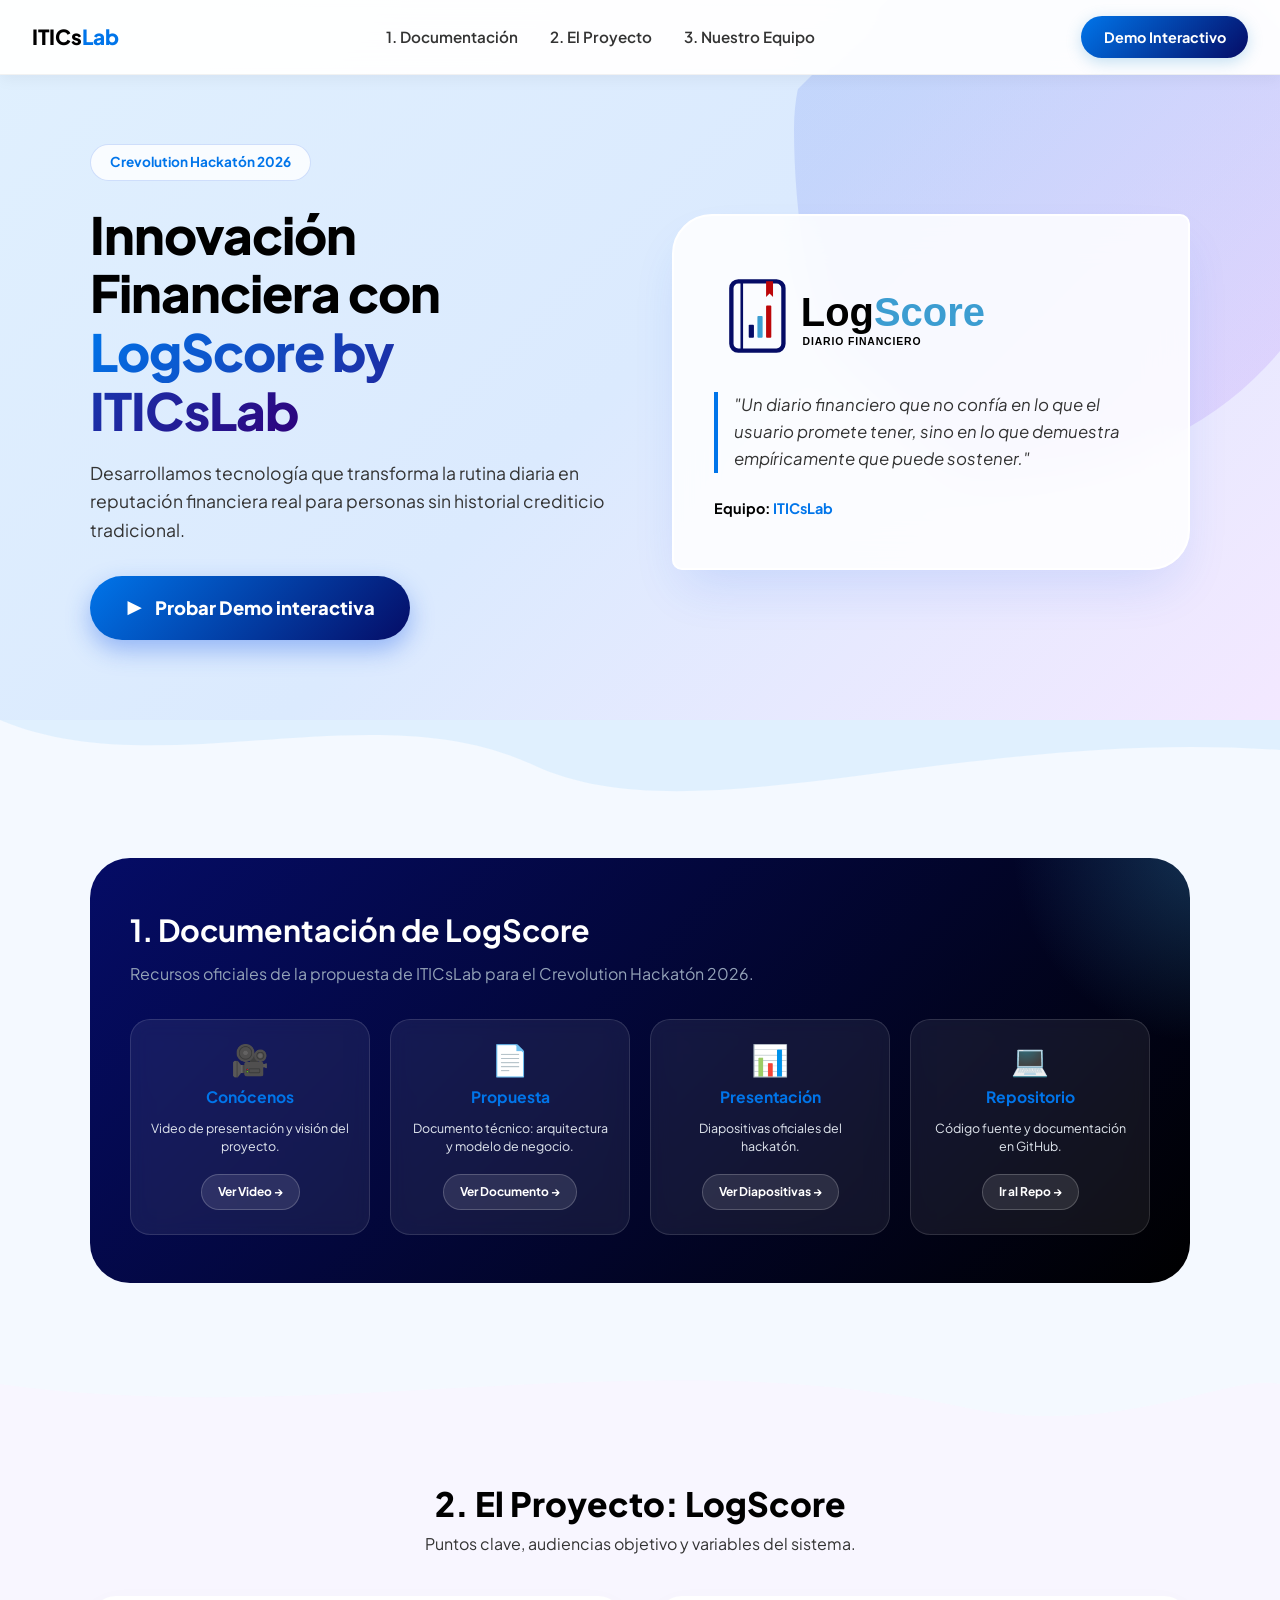
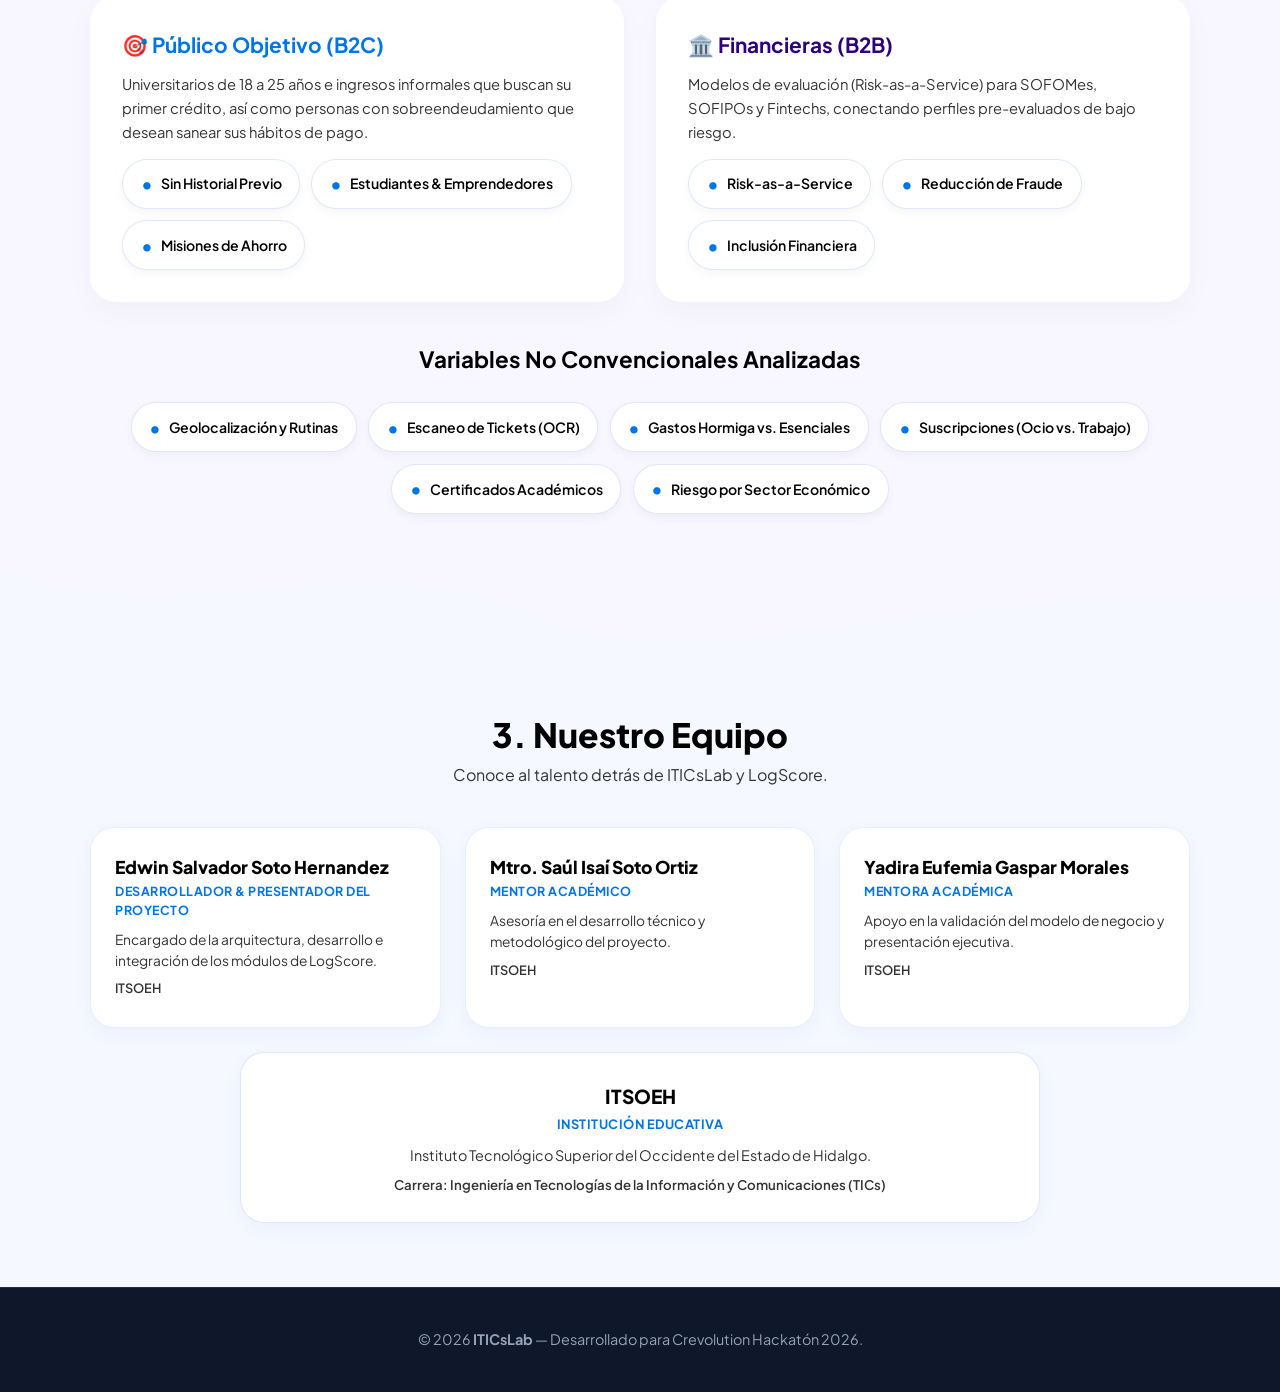
==== commit d52d893d: "Refactor: CSS and JS for home and viewer phone pages" ====
--- a/index.html
+++ b/index.html
@@ -8,802 +8,8 @@
     <link href="https://fonts.googleapis.com/css2?family=Plus+Jakarta+Sans:wght@400;600;700;800&display=swap"
         rel="stylesheet">
     <link rel="icon" type="image/png" href="assets/icon.ico">
-    <style>
-        * {
-            margin: 0;
-            padding: 0;
-            box-sizing: border-box;
-        }
-
-        :root {
-            --primary: #2563eb;
-            --primary-dark: #1d4ed8;
-            --secondary: #a855f7;
-            --accent: #f97316;
-            --text-dark: #0f172a;
-            --text-muted: #475569;
-            --bg-light: #f0f7ff;
-        }
-
-        html {
-            scroll-behavior: smooth;
-        }
-
-        body {
-            font-family: 'Plus Jakarta Sans', sans-serif;
-            background-color: var(--bg-light);
-            color: var(--text-dark);
-            overflow-x: hidden;
-            line-height: 1.6;
-        }
-
-        /* --- MENÚ FLOTANTE --- */
-        header {
-            position: fixed;
-            top: 1.2rem;
-            left: 50%;
-            transform: translateX(-50%);
-            width: min(90%, 1100px);
-            z-index: 1000;
-        }
-
-        nav {
-            background: rgba(255, 255, 255, 0.75);
-            backdrop-filter: blur(16px);
-            -webkit-backdrop-filter: blur(16px);
-            border: 1px solid rgba(255, 255, 255, 0.8);
-            border-radius: 999px;
-            padding: 0.75rem 2rem;
-            display: flex;
-            align-items: center;
-            justify-content: space-between;
-            box-shadow: 0 15px 35px rgba(37, 99, 235, 0.1);
-        }
-
-        .logo {
-            font-weight: 800;
-            font-size: 1.3rem;
-            text-decoration: none;
-            color: var(--text-dark);
-            display: flex;
-            align-items: center;
-            gap: 0.5rem;
-        }
-
-        .logo span {
-            color: var(--primary);
-        }
-
-        .nav-links {
-            display: flex;
-            gap: 2rem;
-            list-style: none;
-        }
-
-        .nav-links a {
-            text-decoration: none;
-            color: var(--text-muted);
-            font-weight: 600;
-            font-size: 0.95rem;
-            transition: color 0.3s;
-        }
-
-        .nav-links a:hover {
-            color: var(--primary);
-        }
-
-        .btn-nav {
-            background: linear-gradient(135deg, var(--primary), var(--secondary));
-            color: white;
-            padding: 0.6rem 1.4rem;
-            border-radius: 999px;
-            text-decoration: none;
-            font-weight: 700;
-            font-size: 0.9rem;
-            box-shadow: 0 4px 15px rgba(37, 99, 235, 0.3);
-            transition: transform 0.2s;
-        }
-
-        .btn-nav:hover {
-            transform: scale(1.05);
-        }
-
-        /* --- HERO SECTION --- */
-        .hero {
-            position: relative;
-            padding: 9rem 2rem 5rem;
-            background: linear-gradient(135deg, #e0f0fe 0%, #dbeafe 50%, #f3e8ff 100%);
-            overflow: hidden;
-        }
-
-        .hero-shape-bg {
-            position: absolute;
-            top: -10%;
-            right: -5%;
-            width: 550px;
-            height: 550px;
-            background: linear-gradient(135deg, rgba(37, 99, 235, 0.15), rgba(168, 85, 247, 0.15));
-            clip-path: polygon(30% 0%, 70% 0%, 100% 30%, 100% 70%, 70% 100%, 30% 100%, 0% 70%, 0% 30%);
-            border-radius: 40% 60% 70% 30% / 40% 50% 60% 70%;
-            animation: floatShape 8s ease-in-out infinite alternate;
-            z-index: 1;
-        }
-
-        @keyframes floatShape {
-            0% {
-                transform: translateY(0) rotate(0deg);
-            }
-
-            100% {
-                transform: translateY(30px) rotate(15deg);
-            }
-        }
-
-        .hero-container {
-            max-width: 1100px;
-            margin: 0 auto;
-            display: grid;
-            grid-template-columns: 1fr 1fr;
-            align-items: center;
-            gap: 4rem;
-            position: relative;
-            z-index: 2;
-        }
-
-        .badge-pill {
-            display: inline-block;
-            background: rgba(255, 255, 255, 0.8);
-            border: 1px solid rgba(37, 99, 235, 0.2);
-            padding: 0.4rem 1.2rem;
-            border-radius: 999px;
-            color: var(--primary);
-            font-weight: 700;
-            font-size: 0.85rem;
-            margin-bottom: 1.5rem;
-        }
-
-        .hero-text h1 {
-            font-size: 3.2rem;
-            font-weight: 800;
-            line-height: 1.15;
-            margin-bottom: 1.2rem;
-            letter-spacing: -0.02em;
-        }
-
-        .hero-text h1 span {
-            background: linear-gradient(135deg, var(--primary), var(--secondary));
-            -webkit-background-clip: text;
-            -webkit-text-fill-color: transparent;
-        }
-
-        .hero-text p {
-            font-size: 1.1rem;
-            color: var(--text-muted);
-            margin-bottom: 2rem;
-        }
-
-        /* BOTÓN GRANDE DEMO INTERACTIVA */
-        .btn-demo-hero {
-            display: inline-flex;
-            align-items: center;
-            gap: 0.75rem;
-            background: linear-gradient(135deg, var(--primary), var(--primary-dark));
-            color: white;
-            font-size: 1.15rem;
-            font-weight: 800;
-            padding: 1.1rem 2.2rem;
-            border-radius: 999px;
-            text-decoration: none;
-            box-shadow: 0 10px 25px rgba(37, 99, 235, 0.4);
-            transition: all 0.3s ease;
-
-            animation: rapid-squeeze 2s infinite ease-in-out;
-            transform-origin: center;
-        }
-
-        .btn-demo-hero:hover {
-            transform: translateY(-3px) scale(1.03);
-            box-shadow: 0 15px 30px rgba(37, 99, 235, 0.5);
-        }
-
-        @keyframes rapid-squeeze {
-
-            0%,
-            100% {
-                transform: scale(1) scale(1, 1);
-            }
-
-            15% {
-                transform: scale(1.05) scale(1.1, 0.9);
-            }
-
-            30% {
-                transform: scale(1.08) scale(0.92, 1.08);
-            }
-
-            45% {
-                transform: scale(1.05) scale(1.04, 0.96);
-            }
-
-            60% {
-                transform: scale(1) scale(1, 1);
-            }
-        }
-
-        /* TARJETA RECORTADA LOGSCORE */
-        .blob-card {
-            background: rgba(255, 255, 255, 0.85);
-            backdrop-filter: blur(20px);
-            padding: 3rem 2.5rem;
-            border-radius: 40px 10px 40px 10px;
-            box-shadow: 0 25px 50px -12px rgba(37, 99, 235, 0.15);
-            border: 2px solid #ffffff;
-            position: relative;
-        }
-
-        .blob-card-header {
-            display: flex;
-            align-items: center;
-            gap: 1rem;
-            margin-bottom: 1.5rem;
-        }
-
-        .blob-card-header svg {
-            width: 45px;
-            height: 45px;
-        }
-
-        .blob-card h3 {
-            font-size: 1.8rem;
-            font-weight: 800;
-        }
-
-        .blob-card h3 span {
-            color: var(--primary);
-        }
-
-        .blob-card blockquote {
-            font-size: 1.05rem;
-            font-style: italic;
-            color: var(--text-muted);
-            border-left: 4px solid var(--primary);
-            padding-left: 1rem;
-            margin-bottom: 1.5rem;
-        }
-
-        /* WAVES SVG */
-        .wave-divider {
-            width: 100%;
-            overflow: hidden;
-            line-height: 0;
-        }
-
-        .wave-divider svg {
-            position: relative;
-            display: block;
-            width: calc(100% + 1.3px);
-            height: 50px;
-        }
-
-        /* ESTRUCTURA GENERAL DE SECCIONES */
-        .container {
-            max-width: 1100px;
-            margin: 0 auto;
-        }
-
-        .section-header {
-            text-align: center;
-            margin-bottom: 2.5rem;
-        }
-
-        .section-header h2 {
-            font-size: 2.1rem;
-            font-weight: 800;
-        }
-
-        .section-header p {
-            color: var(--text-muted);
-            font-size: 1rem;
-        }
-
-        /* SECCIÓN 1: DOCUMENTACIÓN - 4 TARJETAS EN FILA */
-        .docs-section {
-            padding: 3rem 2rem 3.5rem;
-            background: #ffffff;
-        }
-
-        .docs-banner {
-            background: linear-gradient(135deg, #1e293b, #0f172a);
-            color: white;
-            border-radius: 40px;
-            padding: 3rem 2.5rem;
-            position: relative;
-            overflow: hidden;
-        }
-
-        .docs-banner::after {
-            content: '';
-            position: absolute;
-            top: -50%;
-            right: -20%;
-            width: 400px;
-            height: 400px;
-            background: radial-gradient(circle, rgba(168, 85, 247, 0.4) 0%, rgba(0, 0, 0, 0) 70%);
-            border-radius: 50%;
-        }
-
-        .docs-grid-new {
-            display: grid;
-            grid-template-columns: repeat(4, 1fr);
-            gap: 1.25rem;
-            margin-top: 2rem;
-            position: relative;
-            z-index: 2;
-        }
-
-        .doc-card-new {
-            background: rgba(255, 255, 255, 0.07);
-            border: 1px solid rgba(255, 255, 255, 0.12);
-            padding: 1.5rem 1.1rem;
-            border-radius: 20px;
-            backdrop-filter: blur(10px);
-            transition: all 0.3s ease;
-            text-align: center;
-            display: flex;
-            flex-direction: column;
-            align-items: center;
-            gap: 0.6rem;
-        }
-
-        .doc-card-new:hover {
-            background: rgba(255, 255, 255, 0.15);
-            transform: translateY(-5px);
-        }
-
-        .doc-card-new .icon {
-            font-size: 1.9rem;
-            line-height: 1;
-        }
-
-        .doc-card-new h4 {
-            font-size: 0.98rem;
-            margin-bottom: 0.1rem;
-            color: #60a5fa;
-        }
-
-        .doc-card-new p {
-            font-size: 0.78rem;
-            color: #cbd5e1;
-            margin-bottom: 0.6rem;
-            flex-grow: 1;
-            line-height: 1.4;
-        }
-
-        .doc-btn {
-            display: inline-flex;
-            align-items: center;
-            gap: 0.4rem;
-            background: rgba(255, 255, 255, 0.1);
-            color: white;
-            padding: 0.45rem 1rem;
-            border-radius: 999px;
-            text-decoration: none;
-            font-weight: 700;
-            font-size: 0.75rem;
-            border: 1px solid rgba(255, 255, 255, 0.2);
-            transition: all 0.3s ease;
-            white-space: nowrap;
-        }
-
-        .doc-btn:hover {
-            background: var(--primary);
-            border-color: var(--primary);
-            transform: scale(1.05);
-        }
-
-        /* SECCIÓN 2: EL PROYECTO */
-        .details-section {
-            padding: 3rem 2rem 3.5rem;
-            background: linear-gradient(180deg, #ffffff 0%, #f0f7ff 100%);
-        }
-
-        .pill-list {
-            display: flex;
-            flex-wrap: wrap;
-            gap: 0.7rem;
-            margin-top: 0.9rem;
-        }
-
-        .pill-item {
-            background: #ffffff;
-            padding: 0.55rem 1.1rem;
-            border-radius: 999px;
-            font-size: 0.88rem;
-            font-weight: 600;
-            color: var(--text-dark);
-            box-shadow: 0 4px 10px rgba(0, 0, 0, 0.04);
-            border: 1px solid rgba(37, 99, 235, 0.15);
-            display: flex;
-            align-items: center;
-            gap: 0.5rem;
-        }
-
-        .pill-item::before {
-            content: '•';
-            color: var(--primary);
-            font-size: 1.2rem;
-        }
-
-        /* SECCIÓN 3: NUESTRO EQUIPO */
-        .team-section {
-            padding: 3rem 2rem 4rem;
-            background: #ffffff;
-        }
-
-        .team-grid {
-            display: grid;
-            grid-template-columns: repeat(3, 1fr);
-            gap: 1.5rem;
-            margin-bottom: 1.5rem;
-        }
-
-        .team-grid-institution {
-            display: flex;
-            justify-content: center;
-        }
-
-        .organic-card {
-            background: var(--bg-light);
-            padding: 1.75rem 1.5rem;
-            border-radius: 24px;
-            transition: all 0.3s ease;
-            position: relative;
-            border: 1px solid rgba(37, 99, 235, 0.1);
-            display: flex;
-            flex-direction: column;
-            text-align: left;
-        }
-
-        .organic-card:hover {
-            transform: translateY(-6px);
-            background: #ffffff;
-            box-shadow: 0 18px 35px rgba(37, 99, 235, 0.12);
-        }
-
-        .organic-card h3 {
-            font-size: 1.1rem;
-            font-weight: 800;
-            margin-bottom: 0.2rem;
-            line-height: 1.3;
-        }
-
-        .organic-card .role {
-            font-size: 0.78rem;
-            color: var(--primary);
-            font-weight: 700;
-            margin-bottom: 0.65rem;
-            text-transform: uppercase;
-            letter-spacing: 0.5px;
-        }
-
-        .organic-card p {
-            font-size: 0.86rem;
-            color: var(--text-muted);
-            line-height: 1.5;
-        }
-
-        .organic-card .institution-detail {
-            font-size: 0.8rem;
-            color: var(--text-muted);
-            margin-top: 0.5rem;
-            font-weight: 600;
-        }
-
-        /* Tarjeta institución más ancha y centrada */
-        .institution-card {
-            background: linear-gradient(135deg, #eff6ff, #f5f3ff);
-            border: 1px solid rgba(37, 99, 235, 0.15);
-            border-radius: 24px;
-            padding: 1.75rem 2.5rem;
-            max-width: 800px;
-            width: 100%;
-            text-align: center;
-        }
-
-        .institution-card h3 {
-            font-size: 1.2rem;
-            font-weight: 800;
-            margin-bottom: 0.25rem;
-        }
-
-        .institution-card .role {
-            font-size: 0.8rem;
-            color: var(--primary);
-            font-weight: 700;
-            margin-bottom: 0.65rem;
-            text-transform: uppercase;
-            letter-spacing: 0.5px;
-        }
-
-        .institution-card p {
-            font-size: 0.9rem;
-            color: var(--text-muted);
-            line-height: 1.5;
-        }
-
-        .institution-card .institution-detail {
-            font-size: 0.83rem;
-            color: var(--text-muted);
-            margin-top: 0.5rem;
-            font-weight: 600;
-        }
-
-        /* --- FOOTER --- */
-        footer {
-            background: #0f172a;
-            color: white;
-            padding: 2.5rem 2rem;
-            text-align: center;
-            border-top: 1px solid rgba(255, 255, 255, 0.1);
-        }
-
-        footer p {
-            color: #94a3b8;
-            font-size: 0.9rem;
-        }
-
-        /* --- RESPONSIVE MOBILE --- */
-        @media (max-width: 900px) {
-            header {
-                top: 0.75rem;
-                width: calc(100% - 1.5rem);
-            }
-
-            nav {
-                padding: 0.65rem 0.9rem;
-                border-radius: 22px;
-                gap: 0.75rem;
-            }
-
-            .logo {
-                font-size: 1.05rem;
-                white-space: nowrap;
-            }
-
-            .btn-nav {
-                padding: 0.55rem 0.85rem;
-                font-size: 0.78rem;
-                white-space: nowrap;
-            }
-
-            .hero {
-                padding: 7rem 1rem 3.5rem;
-            }
-
-            .hero-container {
-                grid-template-columns: 1fr;
-                text-align: center;
-                gap: 2.25rem;
-            }
-
-            .hero-text h1 {
-                font-size: clamp(2rem, 9vw, 3rem);
-                line-height: 1.12;
-            }
-
-            .hero-text p {
-                font-size: 0.98rem;
-                line-height: 1.55;
-            }
-
-            .badge-pill {
-                font-size: 0.72rem;
-                padding: 0.4rem 0.85rem;
-                margin-bottom: 1rem;
-            }
-
-            .btn-demo-hero {
-                width: 100%;
-                justify-content: center;
-                padding: 0.95rem 1rem;
-                font-size: 1rem;
-            }
-
-            .blob-card {
-                padding: 1.6rem 1.25rem;
-                border-radius: 28px 10px 28px 10px;
-                text-align: left;
-            }
-
-            .blob-card-header {
-                gap: 0.75rem;
-                margin-bottom: 1.1rem;
-            }
-
-            .blob-card-header svg {
-                width: 38px;
-                height: 46px;
-                flex-shrink: 0;
-            }
-
-            .blob-card h3 {
-                font-size: 1.5rem;
-            }
-
-            .blob-card blockquote {
-                font-size: 0.92rem;
-                padding-left: 0.8rem;
-            }
-
-            .wave-divider svg {
-                height: 35px;
-            }
-
-            .docs-section,
-            .details-section,
-            .team-section {
-                padding: 2.25rem 1rem 2.75rem;
-            }
-
-            .section-header {
-                margin-bottom: 1.75rem;
-            }
-
-            .section-header h2 {
-                font-size: clamp(1.6rem, 7vw, 2.1rem);
-                line-height: 1.2;
-            }
-
-            .section-header p {
-                font-size: 0.9rem;
-                margin-top: 0.4rem;
-            }
-
-            .docs-banner {
-                border-radius: 26px;
-                padding: 1.75rem 1.1rem;
-            }
-
-            .docs-banner>h2 {
-                font-size: 1.4rem !important;
-                line-height: 1.25;
-            }
-
-            .docs-banner>p {
-                font-size: 0.88rem;
-            }
-
-            .docs-grid-new {
-                grid-template-columns: 1fr 1fr;
-                gap: 0.8rem;
-                margin-top: 1.5rem;
-            }
-
-            .doc-card-new {
-                padding: 1.1rem 0.8rem;
-                border-radius: 16px;
-            }
-
-            .doc-card-new .icon {
-                font-size: 1.6rem;
-            }
-
-            .doc-card-new h4 {
-                font-size: 0.88rem;
-            }
-
-            .doc-card-new p {
-                font-size: 0.75rem;
-            }
-
-            .doc-btn {
-                font-size: 0.7rem;
-                padding: 0.4rem 0.85rem;
-            }
-
-            /* La sección de público B2C/B2B usa un grid inline. */
-            .details-section .container>div[style*="grid-template-columns"] {
-                grid-template-columns: 1fr !important;
-                gap: 1rem !important;
-                margin-bottom: 2rem !important;
-            }
-
-            .details-section .container>div[style*="grid-template-columns"]>div {
-                padding: 1.4rem !important;
-                border-radius: 22px !important;
-            }
-
-            .details-section h3 {
-                font-size: 1.15rem !important;
-                line-height: 1.3;
-            }
-
-            .pill-list {
-                gap: 0.5rem;
-            }
-
-            .pill-item {
-                padding: 0.45rem 0.75rem;
-                font-size: 0.75rem;
-                line-height: 1.3;
-            }
-
-            .team-grid {
-                grid-template-columns: 1fr;
-                gap: 1rem;
-            }
-
-            .organic-card {
-                padding: 1.4rem 1.25rem;
-                border-radius: 20px;
-            }
-
-            .organic-card h3 {
-                font-size: 1rem;
-            }
-
-            .organic-card .role {
-                font-size: 0.73rem;
-            }
-
-            .organic-card p {
-                font-size: 0.83rem;
-            }
-
-            .institution-card {
-                padding: 1.4rem 1.25rem;
-                border-radius: 20px;
-            }
-
-            .institution-card h3 {
-                font-size: 1.05rem;
-            }
-
-            footer {
-                padding: 1.75rem 1rem;
-            }
-
-            footer p {
-                font-size: 0.78rem;
-                line-height: 1.5;
-            }
-
-            .hero-shape-bg {
-                width: 300px;
-                height: 300px;
-                right: -25%;
-                top: 2%;
-            }
-        }
-
-        @media (max-width: 420px) {
-            .nav-links {
-                display: none;
-            }
-
-            .btn-nav {
-                font-size: 0.72rem;
-                padding: 0.5rem 0.7rem;
-            }
-
-            .hero {
-                padding-top: 6.5rem;
-            }
-
-            .blob-card-header svg {
-                width: 34px;
-                height: 42px;
-            }
-
-            .blob-card h3 {
-                font-size: 1.35rem;
-            }
-
-            .docs-grid-new {
-                grid-template-columns: 1fr;
-            }
-        }
-    </style>
+    <link rel="stylesheet" href="styles/global.css">
+    <link rel="stylesheet" href="styles/home.css">
 </head>
 
 <body>
@@ -817,7 +23,7 @@
                 <li><a href="#proyecto">2. El Proyecto</a></li>
                 <li><a href="#equipo">3. Nuestro Equipo</a></li>
             </ul>
-            <a href="#demo" class="btn-nav">Demo Interactivo</a>
+            <a href="interactive-demo-viewer.html" class="btn-nav">Demo Interactivo</a>
         </nav>
     </header>
 
@@ -853,10 +59,10 @@
         </div>
     </section>
 
-    <!-- DIVISOR WAVE -->
+    <!-- DIVISOR WAVE: Hero (#e0f0fe) → Docs (#f4f9ff) -->
     <div class="wave-divider" style="background:#e0f0fe;">
         <svg viewBox="0 0 1200 120" preserveAspectRatio="none">
-            <path d="M0,0 C150,90 350,-40 500,60 C650,160 900,10 1200,40 L1200,120 L0,120 Z" fill="#ffffff"></path>
+            <path d="M0,0 C150,90 350,-40 500,60 C650,160 900,10 1200,40 L1200,120 L0,120 Z" fill="#f4f9ff"></path>
         </svg>
     </div>
 
@@ -908,10 +114,10 @@
         </div>
     </section>
 
-    <!-- DIVISOR WAVE DE MEDIO -->
-    <div class="wave-divider" style="background:#ffffff;">
+    <!-- DIVISOR WAVE: Docs (#f4f9ff) → Proyecto (#f8f6ff) -->
+    <div class="wave-divider" style="background:#f4f9ff;">
         <svg viewBox="0 0 1200 120" preserveAspectRatio="none">
-            <path d="M0,60 C300,120 600,0 900,90 C1050,135 1150,45 1200,60 L1200,120 L0,120 Z" fill="#f0f7ff"></path>
+            <path d="M0,60 C300,120 600,0 900,90 C1050,135 1150,45 1200,60 L1200,120 L0,120 Z" fill="#f8f6ff"></path>
         </svg>
     </div>
 
@@ -973,10 +179,10 @@
         </div>
     </section>
 
-    <!-- DIVISOR WAVE FINAL -->
-    <div class="wave-divider" style="background:#f0f7ff;">
+    <!-- DIVISOR WAVE: Proyecto (#f8f6ff) → Equipo (#f5f8ff) -->
+    <div class="wave-divider" style="background:#f8f6ff;">
         <svg viewBox="0 0 1200 120" preserveAspectRatio="none">
-            <path d="M0,0 C150,90 350,-40 500,60 C650,160 900,10 1200,40 L1200,120 L0,120 Z" fill="#ffffff"></path>
+            <path d="M0,0 C150,90 350,-40 500,60 C650,160 900,10 1200,40 L1200,120 L0,120 Z" fill="#f5f8ff"></path>
         </svg>
     </div>
 
--- a/styles/global.css
+++ b/styles/global.css
@@ -0,0 +1,149 @@
+/* --- Reset --- */
+* {
+    margin: 0;
+    padding: 0;
+    box-sizing: border-box;
+}
+
+/* --- Variables globales (paleta compartida) --- */
+:root {
+    --primary: #0075ea;
+    --primary-dark: #050c66;
+    --secondary: #2e017b;
+    --accent: #d13c3c;
+    --text-dark: #000000;
+    --text-muted: #333333;
+    --bg-light: #ffffff;
+
+    /* Tintes sutiles reutilizables */
+    --tint-blue: #f4f9ff;
+    --tint-violet: #f8f6ff;
+    --tint-mixed: #f5f8ff;
+    --tint-dark: #0f172a;
+}
+
+/* --- Tipografía base --- */
+body {
+    font-family: 'Plus Jakarta Sans', sans-serif;
+    color: var(--text-dark);
+    line-height: 1.6;
+    overflow-x: hidden;
+}
+
+/* --- Botones genéricos (base compartida) --- */
+.btn {
+    display: inline-flex;
+    align-items: center;
+    gap: 0.5rem;
+    padding: 0.7rem 1.3rem;
+    border: none;
+    border-radius: 12px;
+    font-size: 0.9rem;
+    font-weight: 600;
+    cursor: pointer;
+    transition: all 0.2s ease;
+    font-family: inherit;
+}
+
+.btn-primary {
+    background: linear-gradient(135deg, var(--primary), var(--primary-dark));
+    color: #fff;
+    box-shadow: 0 4px 12px rgba(0, 117, 234, 0.25);
+}
+
+.btn-primary:hover {
+    background: linear-gradient(135deg, var(--primary-dark), var(--primary));
+    transform: translateY(-2px);
+    box-shadow: 0 6px 18px rgba(0, 117, 234, 0.35);
+}
+
+.btn-ghost {
+    background: rgba(255, 255, 255, 0.7);
+    color: #1e293b;
+    border: 1px solid rgba(37, 99, 235, 0.2);
+    backdrop-filter: blur(8px);
+}
+
+.btn-ghost:hover {
+    background: rgba(255, 255, 255, 0.95);
+    transform: translateY(-1px);
+}
+
+/* --- Contenedor centrado tipo "section" --- */
+.container {
+    max-width: 1100px;
+    margin: 0 auto;
+}
+
+/* --- Header de sección (título + subtítulo centrado) --- */
+.section-header {
+    text-align: center;
+    margin-bottom: 2.5rem;
+}
+
+.section-header h2 {
+    font-size: 2.1rem;
+    font-weight: 800;
+}
+
+.section-header p {
+    color: var(--text-muted);
+    font-size: 1rem;
+}
+
+/* --- Pill list (chips tipo etiqueta) --- */
+.pill-list {
+    display: flex;
+    flex-wrap: wrap;
+    gap: 0.7rem;
+    margin-top: 0.9rem;
+}
+
+.pill-item {
+    background: #ffffff;
+    padding: 0.55rem 1.1rem;
+    border-radius: 999px;
+    font-size: 0.88rem;
+    font-weight: 600;
+    color: var(--text-dark);
+    box-shadow: 0 4px 10px rgba(0, 0, 0, 0.04);
+    border: 1px solid rgba(37, 99, 235, 0.15);
+    display: flex;
+    align-items: center;
+    gap: 0.5rem;
+}
+
+.pill-item::before {
+    content: '•';
+    color: var(--primary);
+    font-size: 1.2rem;
+}
+
+/* ==========================================================
+   Responsive compartido (breakpoint general)
+   ========================================================== */
+@media (max-width: 900px) {
+    .section-header {
+        margin-bottom: 1.75rem;
+    }
+
+    .section-header h2 {
+        font-size: clamp(1.6rem, 7vw, 2.1rem);
+        line-height: 1.2;
+    }
+
+    .section-header p {
+        font-size: 0.9rem;
+        margin-top: 0.4rem;
+    }
+
+    .pill-list {
+        gap: 0.5rem;
+    }
+
+    .pill-item {
+        padding: 0.45rem 0.75rem;
+        font-size: 0.75rem;
+        line-height: 1.3;
+    }
+}
--- a/styles/home.css
+++ b/styles/home.css
@@ -0,0 +1,712 @@
+html {
+    scroll-behavior: smooth;
+}
+
+body {
+    font-family: 'Plus Jakarta Sans', sans-serif;
+    background-color: var(--bg-light);
+}
+
+/* --- MENÚ FLOTANTE --- */
+header {
+    position: fixed;
+    top: 0;
+    left: 0;
+    transform: none;
+    width: 100%;
+    z-index: 1000;
+}
+
+nav {
+    background: rgba(255, 255, 255, 0.95);
+    backdrop-filter: blur(16px);
+    -webkit-backdrop-filter: blur(16px);
+    border-bottom: 1px solid rgba(0, 0, 0, 0.05);
+    border-radius: 0;
+    padding: 1rem 2rem;
+    display: flex;
+    align-items: center;
+    justify-content: space-between;
+    box-shadow: 0 4px 15px rgba(0, 0, 0, 0.05);
+}
+
+.logo {
+    font-weight: 800;
+    font-size: 1.3rem;
+    text-decoration: none;
+    color: var(--text-dark);
+    display: flex;
+    align-items: center;
+    gap: 0;
+}
+
+.logo span {
+    color: var(--primary);
+}
+
+.nav-links {
+    display: flex;
+    gap: 2rem;
+    list-style: none;
+}
+
+.nav-links a {
+    text-decoration: none;
+    color: var(--text-muted);
+    font-weight: 600;
+    font-size: 0.95rem;
+    transition: color 0.3s;
+}
+
+.nav-links a:hover {
+    color: var(--primary);
+}
+
+.btn-nav {
+    background: linear-gradient(135deg, var(--primary), var(--primary-dark));
+    color: white;
+    padding: 0.6rem 1.4rem;
+    border-radius: 999px;
+    text-decoration: none;
+    font-weight: 700;
+    font-size: 0.9rem;
+    box-shadow: 0 4px 15px rgba(60, 157, 209, 0.3);
+    transition: transform 0.2s;
+}
+
+.btn-nav:hover {
+    transform: scale(1.05);
+}
+
+/* --- HERO SECTION --- */
+.hero {
+    position: relative;
+    padding: 9rem 2rem 5rem;
+    background: linear-gradient(135deg, #e0f0fe 0%, #dbeafe 50%, #f3e8ff 100%);
+    overflow: hidden;
+}
+
+.hero-shape-bg {
+    position: absolute;
+    top: -10%;
+    right: -5%;
+    width: 550px;
+    height: 550px;
+    background: linear-gradient(135deg, rgba(37, 99, 235, 0.15), rgba(168, 85, 247, 0.15));
+    clip-path: polygon(30% 0%, 70% 0%, 100% 30%, 100% 70%, 70% 100%, 30% 100%, 0% 70%, 0% 30%);
+    border-radius: 40% 60% 70% 30% / 40% 50% 60% 70%;
+    animation: floatShape 8s ease-in-out infinite alternate;
+    z-index: 1;
+}
+
+@keyframes floatShape {
+    0% {
+        transform: translateY(0) rotate(0deg);
+    }
+
+    100% {
+        transform: translateY(30px) rotate(15deg);
+    }
+}
+
+.hero-container {
+    max-width: 1100px;
+    margin: 0 auto;
+    display: grid;
+    grid-template-columns: 1fr 1fr;
+    align-items: center;
+    gap: 4rem;
+    position: relative;
+    z-index: 2;
+}
+
+.badge-pill {
+    display: inline-block;
+    background: rgba(255, 255, 255, 0.8);
+    border: 1px solid rgba(37, 99, 235, 0.2);
+    padding: 0.4rem 1.2rem;
+    border-radius: 999px;
+    color: var(--primary);
+    font-weight: 700;
+    font-size: 0.85rem;
+    margin-bottom: 1.5rem;
+}
+
+.hero-text h1 {
+    font-size: 3.2rem;
+    font-weight: 800;
+    line-height: 1.15;
+    margin-bottom: 1.2rem;
+    letter-spacing: -0.02em;
+}
+
+.hero-text h1 span {
+    background: linear-gradient(135deg, var(--primary), var(--secondary));
+    -webkit-background-clip: text;
+    -webkit-text-fill-color: transparent;
+}
+
+.hero-text p {
+    font-size: 1.1rem;
+    color: var(--text-muted);
+    margin-bottom: 2rem;
+}
+
+/* --- BOTÓN GRANDE DEMO INTERACTIVA --- */
+.btn-demo-hero {
+    display: inline-flex;
+    align-items: center;
+    gap: 0.75rem;
+    background: linear-gradient(135deg, var(--primary), var(--primary-dark));
+    color: white;
+    font-size: 1.15rem;
+    font-weight: 800;
+    padding: 1.1rem 2.2rem;
+    border-radius: 999px;
+    text-decoration: none;
+    box-shadow: 0 10px 25px rgba(37, 99, 235, 0.4);
+    transition: all 0.3s ease;
+    animation: rapid-squeeze 2s infinite ease-in-out;
+    transform-origin: center;
+}
+
+.btn-demo-hero:hover {
+    transform: translateY(-3px) scale(1.03);
+    box-shadow: 0 15px 30px rgba(37, 99, 235, 0.5);
+}
+
+@keyframes rapid-squeeze {
+
+    0%,
+    100% {
+        transform: scale(1) scale(1, 1);
+    }
+
+    15% {
+        transform: scale(1.05) scale(1.1, 0.9);
+    }
+
+    30% {
+        transform: scale(1.08) scale(0.92, 1.08);
+    }
+
+    45% {
+        transform: scale(1.05) scale(1.04, 0.96);
+    }
+
+    60% {
+        transform: scale(1) scale(1, 1);
+    }
+}
+
+/* --- TARJETA RECORTADA LOGSCORE --- */
+.blob-card {
+    background: rgba(255, 255, 255, 0.85);
+    backdrop-filter: blur(20px);
+    padding: 3rem 2.5rem;
+    border-radius: 40px 10px 40px 10px;
+    box-shadow: 0 25px 50px -12px rgba(37, 99, 235, 0.15);
+    border: 2px solid #ffffff;
+    position: relative;
+}
+
+.blob-card-header {
+    display: flex;
+    align-items: center;
+    gap: 1rem;
+    margin-bottom: 1.5rem;
+}
+
+.blob-card-header svg {
+    width: 45px;
+    height: 45px;
+}
+
+.blob-card h3 {
+    font-size: 1.8rem;
+    font-weight: 800;
+}
+
+.blob-card h3 span {
+    color: var(--primary);
+}
+
+.blob-card blockquote {
+    font-size: 1.05rem;
+    font-style: italic;
+    color: var(--text-muted);
+    border-left: 4px solid var(--primary);
+    padding-left: 1rem;
+    margin-bottom: 1.5rem;
+}
+
+/* ==========================================================
+   WAVES SVG — CORREGIDAS
+   El SVG se ancla al fondo de su contenedor y "fluye" hacia
+   el color de la siguiente sección. El background del div
+   contenedor debe ser el color de la sección ANTERIOR.
+   ========================================================== */
+.wave-divider {
+    width: 100%;
+    overflow: hidden;
+    line-height: 0;
+    display: block;
+    margin: 0;
+    padding: 0;
+}
+
+.wave-divider svg {
+    display: block;
+    width: 100%;
+    height: 90px;
+}
+
+/* --- SECCIÓN 1: DOCUMENTACIÓN --- */
+.docs-section {
+    padding: 3rem 2rem 3.5rem;
+    background: var(--tint-blue);
+}
+
+.docs-banner {
+    background: linear-gradient(135deg, var(--primary-dark), #000000);
+    color: white;
+    border-radius: 40px;
+    padding: 3rem 2.5rem;
+    position: relative;
+    overflow: hidden;
+}
+
+.docs-banner::after {
+    content: '';
+    position: absolute;
+    top: -50%;
+    right: -20%;
+    width: 400px;
+    height: 400px;
+    background: radial-gradient(circle, rgba(60, 157, 209, 0.3) 0%, rgba(0, 0, 0, 0) 70%);
+    border-radius: 50%;
+}
+
+.docs-grid-new {
+    display: grid;
+    grid-template-columns: repeat(4, 1fr);
+    gap: 1.25rem;
+    margin-top: 2rem;
+    position: relative;
+    z-index: 2;
+}
+
+.doc-card-new {
+    background: rgba(255, 255, 255, 0.07);
+    border: 1px solid rgba(255, 255, 255, 0.12);
+    padding: 1.5rem 1.1rem;
+    border-radius: 20px;
+    backdrop-filter: blur(10px);
+    transition: all 0.3s ease;
+    text-align: center;
+    display: flex;
+    flex-direction: column;
+    align-items: center;
+    gap: 0.6rem;
+}
+
+.doc-card-new:hover {
+    background: rgba(255, 255, 255, 0.15);
+    transform: translateY(-5px);
+}
+
+.doc-card-new .icon {
+    font-size: 1.9rem;
+    line-height: 1;
+}
+
+.doc-card-new h4 {
+    font-size: 0.98rem;
+    margin-bottom: 0.1rem;
+    color: var(--primary);
+}
+
+.doc-card-new p {
+    font-size: 0.78rem;
+    color: #e2e8f0;
+    margin-bottom: 0.6rem;
+    flex-grow: 1;
+    line-height: 1.4;
+}
+
+.doc-btn {
+    display: inline-flex;
+    align-items: center;
+    gap: 0.4rem;
+    background: rgba(255, 255, 255, 0.1);
+    color: white;
+    padding: 0.45rem 1rem;
+    border-radius: 999px;
+    text-decoration: none;
+    font-weight: 700;
+    font-size: 0.75rem;
+    border: 1px solid rgba(255, 255, 255, 0.2);
+    transition: all 0.3s ease;
+    white-space: nowrap;
+}
+
+.doc-btn:hover {
+    background: var(--primary);
+    border-color: var(--primary);
+    transform: scale(1.05);
+}
+
+/* --- SECCIÓN 2: EL PROYECTO --- */
+.details-section {
+    padding: 3rem 2rem 3.5rem;
+    background: var(--tint-violet);
+}
+
+/* --- SECCIÓN 3: NUESTRO EQUIPO --- */
+.team-section {
+    padding: 3rem 2rem 4rem;
+    background: var(--tint-mixed);
+}
+
+.team-grid {
+    display: grid;
+    grid-template-columns: repeat(3, 1fr);
+    gap: 1.5rem;
+    margin-bottom: 1.5rem;
+}
+
+.team-grid-institution {
+    display: flex;
+    justify-content: center;
+}
+
+.organic-card {
+    background: #ffffff;
+    padding: 1.75rem 1.5rem;
+    border-radius: 24px;
+    transition: all 0.3s ease;
+    position: relative;
+    border: 1px solid rgba(37, 99, 235, 0.1);
+    display: flex;
+    flex-direction: column;
+    text-align: left;
+    box-shadow: 0 6px 18px rgba(37, 99, 235, 0.05);
+}
+
+.organic-card:hover {
+    transform: translateY(-6px);
+    background: #ffffff;
+    box-shadow: 0 18px 35px rgba(37, 99, 235, 0.12);
+}
+
+.organic-card h3 {
+    font-size: 1.1rem;
+    font-weight: 800;
+    margin-bottom: 0.2rem;
+    line-height: 1.3;
+}
+
+.organic-card .role {
+    font-size: 0.78rem;
+    color: var(--primary);
+    font-weight: 700;
+    margin-bottom: 0.65rem;
+    text-transform: uppercase;
+    letter-spacing: 0.5px;
+}
+
+.organic-card p {
+    font-size: 0.86rem;
+    color: var(--text-muted);
+    line-height: 1.5;
+}
+
+.organic-card .institution-detail {
+    font-size: 0.8rem;
+    color: var(--text-muted);
+    margin-top: 0.5rem;
+    font-weight: 600;
+}
+
+.institution-card {
+    background: white;
+    border: 1px solid rgba(37, 99, 235, 0.15);
+    border-radius: 24px;
+    padding: 1.75rem 2.5rem;
+    max-width: 800px;
+    width: 100%;
+    text-align: center;
+    box-shadow: 0 6px 18px rgba(37, 99, 235, 0.05);
+}
+
+.institution-card h3 {
+    font-size: 1.2rem;
+    font-weight: 800;
+    margin-bottom: 0.25rem;
+}
+
+.institution-card .role {
+    font-size: 0.8rem;
+    color: var(--primary);
+    font-weight: 700;
+    margin-bottom: 0.65rem;
+    text-transform: uppercase;
+    letter-spacing: 0.5px;
+}
+
+.institution-card p {
+    font-size: 0.9rem;
+    color: var(--text-muted);
+    line-height: 1.5;
+}
+
+.institution-card .institution-detail {
+    font-size: 0.83rem;
+    color: var(--text-muted);
+    margin-top: 0.5rem;
+    font-weight: 600;
+}
+
+/* --- FOOTER --- */
+footer {
+    background: #0f172a;
+    color: white;
+    padding: 2.5rem 2rem;
+    text-align: center;
+    border-top: 1px solid rgba(255, 255, 255, 0.1);
+}
+
+footer p {
+    color: #94a3b8;
+    font-size: 0.9rem;
+}
+
+/* ==========================================================
+   Responsive específico de la landing
+   ========================================================== */
+@media (max-width: 900px) {
+    header {
+        top: 0.75rem;
+        width: calc(100% - 1.5rem);
+    }
+
+    nav {
+        padding: 0.65rem 0.9rem;
+        border-radius: 22px;
+        gap: 0.75rem;
+    }
+
+    .logo {
+        font-size: 1.05rem;
+        white-space: nowrap;
+    }
+
+    .btn-nav {
+        padding: 0.55rem 0.85rem;
+        font-size: 0.78rem;
+        white-space: nowrap;
+    }
+
+    .hero {
+        padding: 7rem 1rem 3.5rem;
+    }
+
+    .hero-container {
+        grid-template-columns: 1fr;
+        text-align: center;
+        gap: 2.25rem;
+    }
+
+    .hero-text h1 {
+        font-size: clamp(2rem, 9vw, 3rem);
+        line-height: 1.12;
+    }
+
+    .hero-text p {
+        font-size: 0.98rem;
+        line-height: 1.55;
+    }
+
+    .badge-pill {
+        font-size: 0.72rem;
+        padding: 0.4rem 0.85rem;
+        margin-bottom: 1rem;
+    }
+
+    .btn-demo-hero {
+        width: 100%;
+        justify-content: center;
+        padding: 0.95rem 1rem;
+        font-size: 1rem;
+    }
+
+    .blob-card {
+        padding: 1.6rem 1.25rem;
+        border-radius: 28px 10px 28px 10px;
+        text-align: left;
+    }
+
+    .blob-card-header {
+        gap: 0.75rem;
+        margin-bottom: 1.1rem;
+    }
+
+    .blob-card-header svg {
+        width: 38px;
+        height: 46px;
+        flex-shrink: 0;
+    }
+
+    .blob-card h3 {
+        font-size: 1.5rem;
+    }
+
+    .blob-card blockquote {
+        font-size: 0.92rem;
+        padding-left: 0.8rem;
+    }
+
+    .wave-divider svg {
+        height: 45px;
+    }
+
+    .docs-section,
+    .details-section,
+    .team-section {
+        padding: 2.25rem 1rem 2.75rem;
+    }
+
+    .docs-banner {
+        border-radius: 26px;
+        padding: 1.75rem 1.1rem;
+    }
+
+    .docs-banner>h2 {
+        font-size: 1.4rem !important;
+        line-height: 1.25;
+    }
+
+    .docs-banner>p {
+        font-size: 0.88rem;
+    }
+
+    .docs-grid-new {
+        grid-template-columns: 1fr 1fr;
+        gap: 0.8rem;
+        margin-top: 1.5rem;
+    }
+
+    .doc-card-new {
+        padding: 1.1rem 0.8rem;
+        border-radius: 16px;
+    }
+
+    .doc-card-new .icon {
+        font-size: 1.6rem;
+    }
+
+    .doc-card-new h4 {
+        font-size: 0.88rem;
+    }
+
+    .doc-card-new p {
+        font-size: 0.75rem;
+    }
+
+    .doc-btn {
+        font-size: 0.7rem;
+        padding: 0.4rem 0.85rem;
+    }
+
+    /* La sección de público B2C/B2B usa un grid inline. */
+    .details-section .container>div[style*="grid-template-columns"] {
+        grid-template-columns: 1fr !important;
+        gap: 1rem !important;
+        margin-bottom: 2rem !important;
+    }
+
+    .details-section .container>div[style*="grid-template-columns"]>div {
+        padding: 1.4rem !important;
+        border-radius: 22px !important;
+    }
+
+    .details-section h3 {
+        font-size: 1.15rem !important;
+        line-height: 1.3;
+    }
+
+    .team-grid {
+        grid-template-columns: 1fr;
+        gap: 1rem;
+    }
+
+    .organic-card {
+        padding: 1.4rem 1.25rem;
+        border-radius: 20px;
+    }
+
+    .organic-card h3 {
+        font-size: 1rem;
+    }
+
+    .organic-card .role {
+        font-size: 0.73rem;
+    }
+
+    .organic-card p {
+        font-size: 0.83rem;
+    }
+
+    .institution-card {
+        padding: 1.4rem 1.25rem;
+        border-radius: 20px;
+    }
+
+    .institution-card h3 {
+        font-size: 1.05rem;
+    }
+
+    footer {
+        padding: 1.75rem 1rem;
+    }
+
+    footer p {
+        font-size: 0.78rem;
+        line-height: 1.5;
+    }
+
+    .hero-shape-bg {
+        width: 300px;
+        height: 300px;
+        right: -25%;
+        top: 2%;
+    }
+}
+
+@media (max-width: 420px) {
+    .nav-links {
+        display: none;
+    }
+
+    .btn-nav {
+        font-size: 0.72rem;
+        padding: 0.5rem 0.7rem;
+    }
+
+    .hero {
+        padding-top: 6.5rem;
+    }
+
+    .blob-card-header svg {
+        width: 34px;
+        height: 42px;
+    }
+
+    .blob-card h3 {
+        font-size: 1.35rem;
+    }
+
+    .docs-grid-new {
+        grid-template-columns: 1fr;
+    }
+}
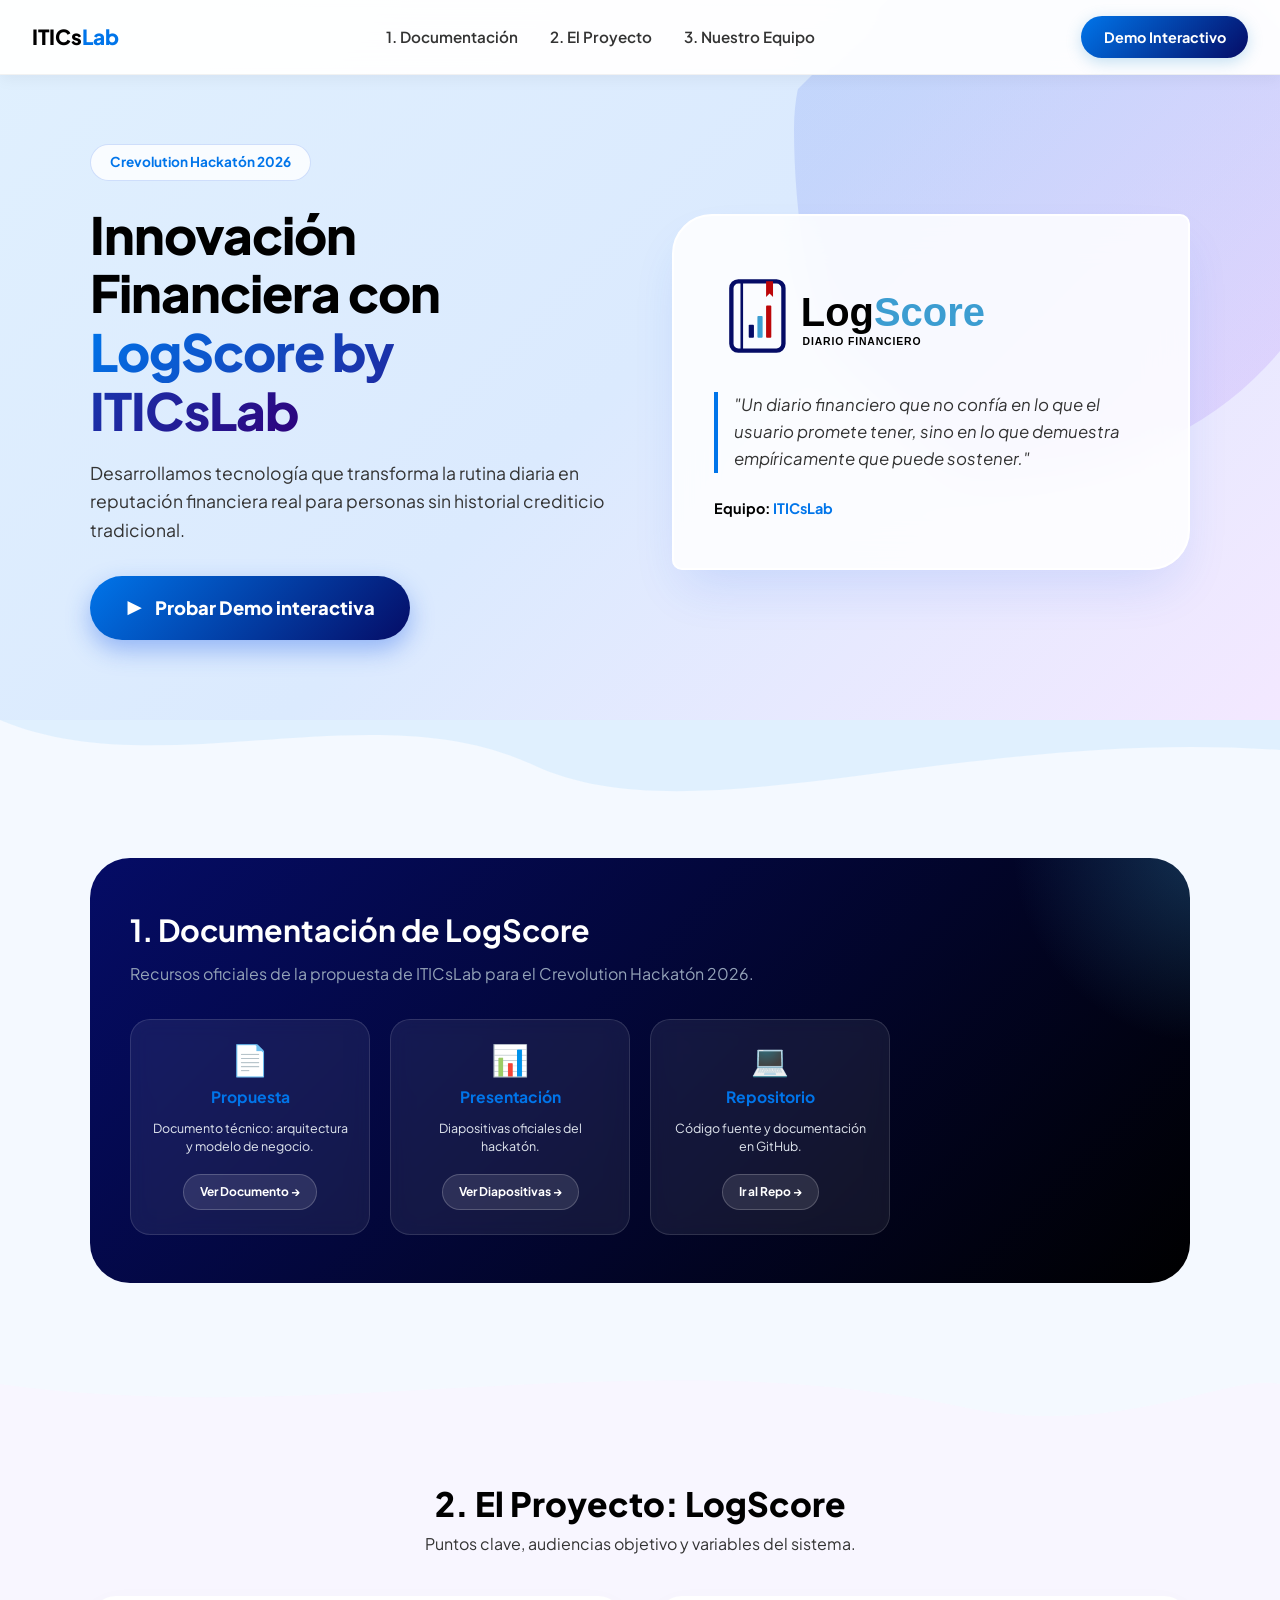
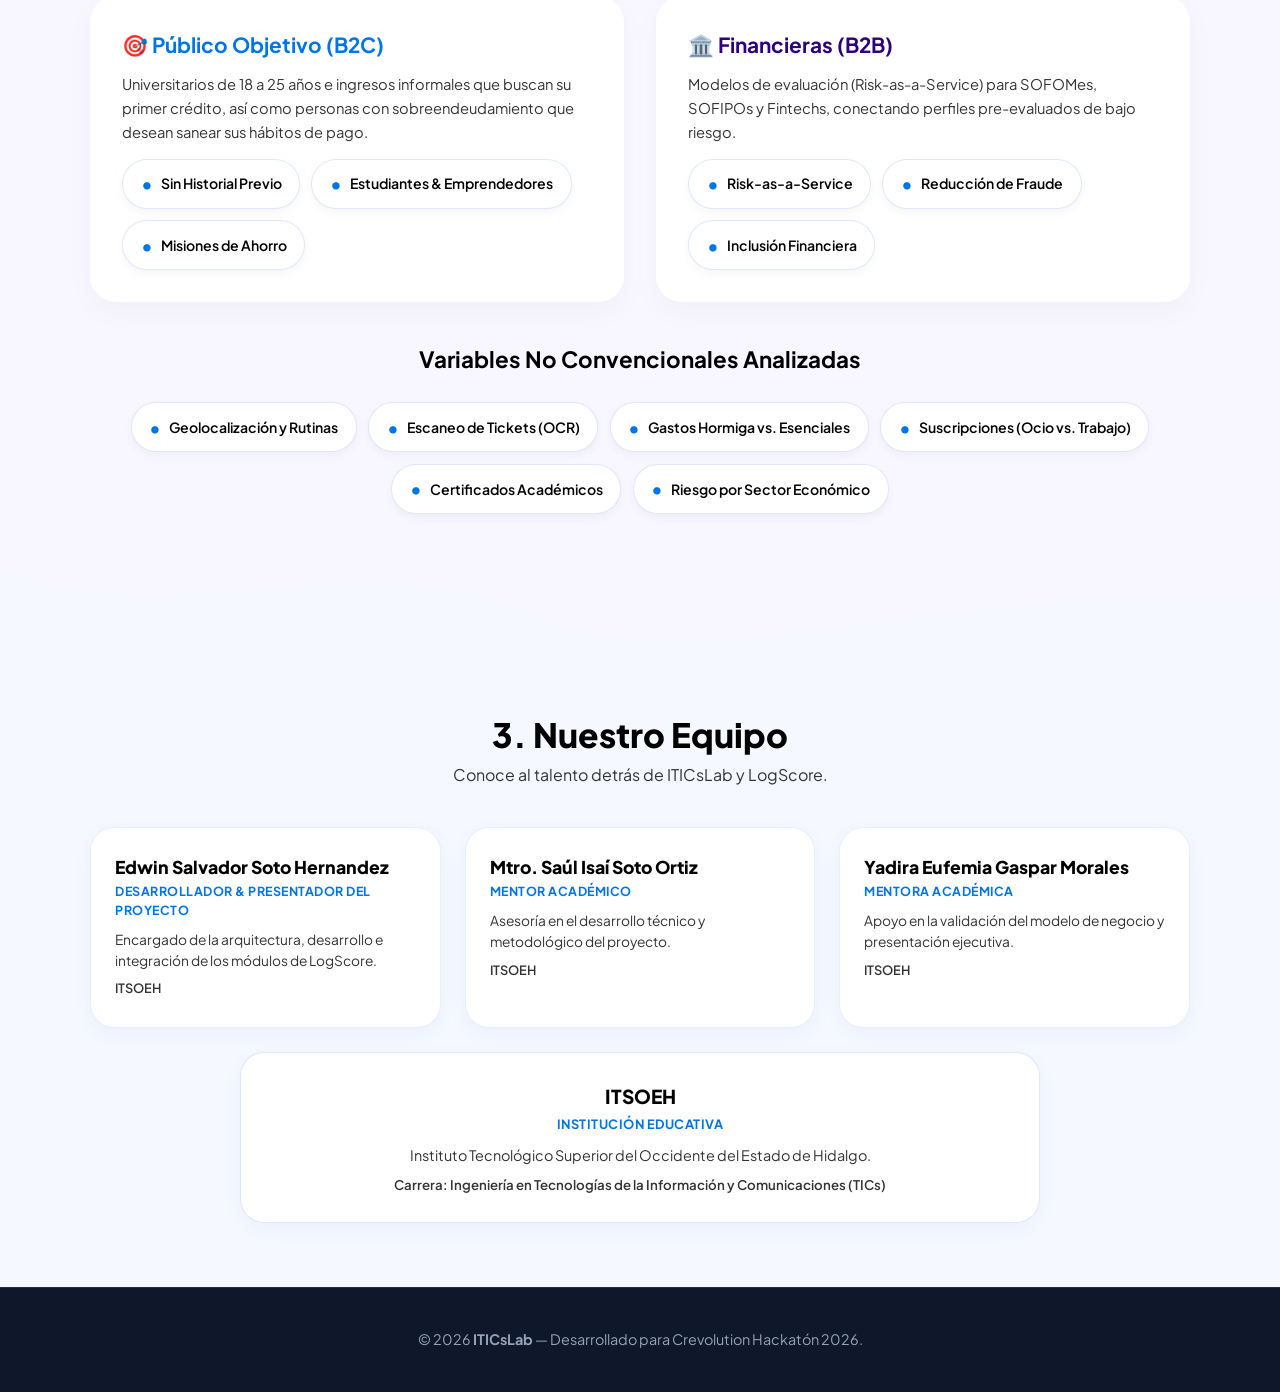
==== commit bc071a43: "Structure updated" ====
--- a/index.html
+++ b/index.html
@@ -76,13 +76,13 @@
 
                 <div class="docs-grid-new">
                     <!-- Tarjeta 1: Video Conócenos -->
-                    <div class="doc-card-new">
+                    <!-- <div class="doc-card-new">
                         <div class="icon">🎥</div>
                         <h4>Conócenos</h4>
                         <p>Video de presentación y visión del proyecto.</p>
                         <a href="https://www.youtube.com/watch?v=_mygcBWWBLo" target="_blank" class="doc-btn">Ver Video
                             →</a>
-                    </div>
+                    </div> -->
 
                     <!-- Tarjeta 2: Desarrollo de la Propuesta -->
                     <div class="doc-card-new">
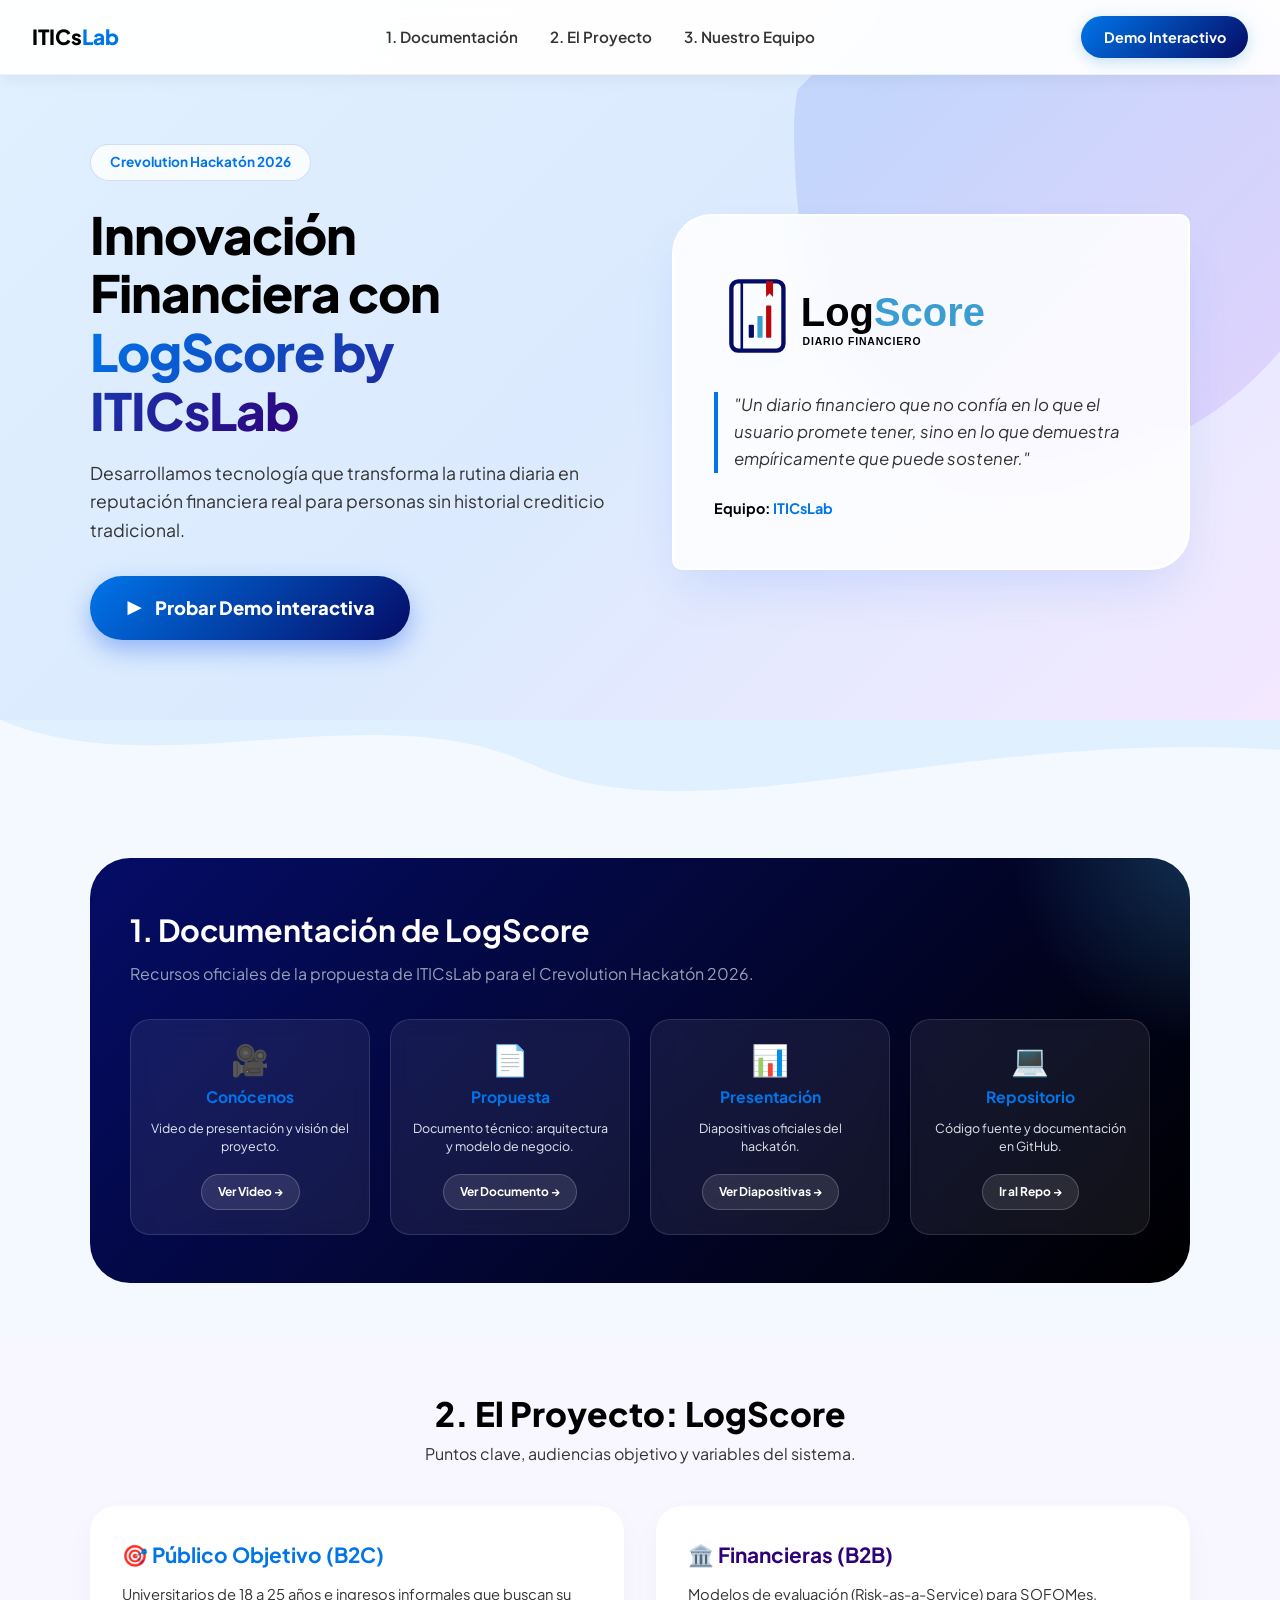
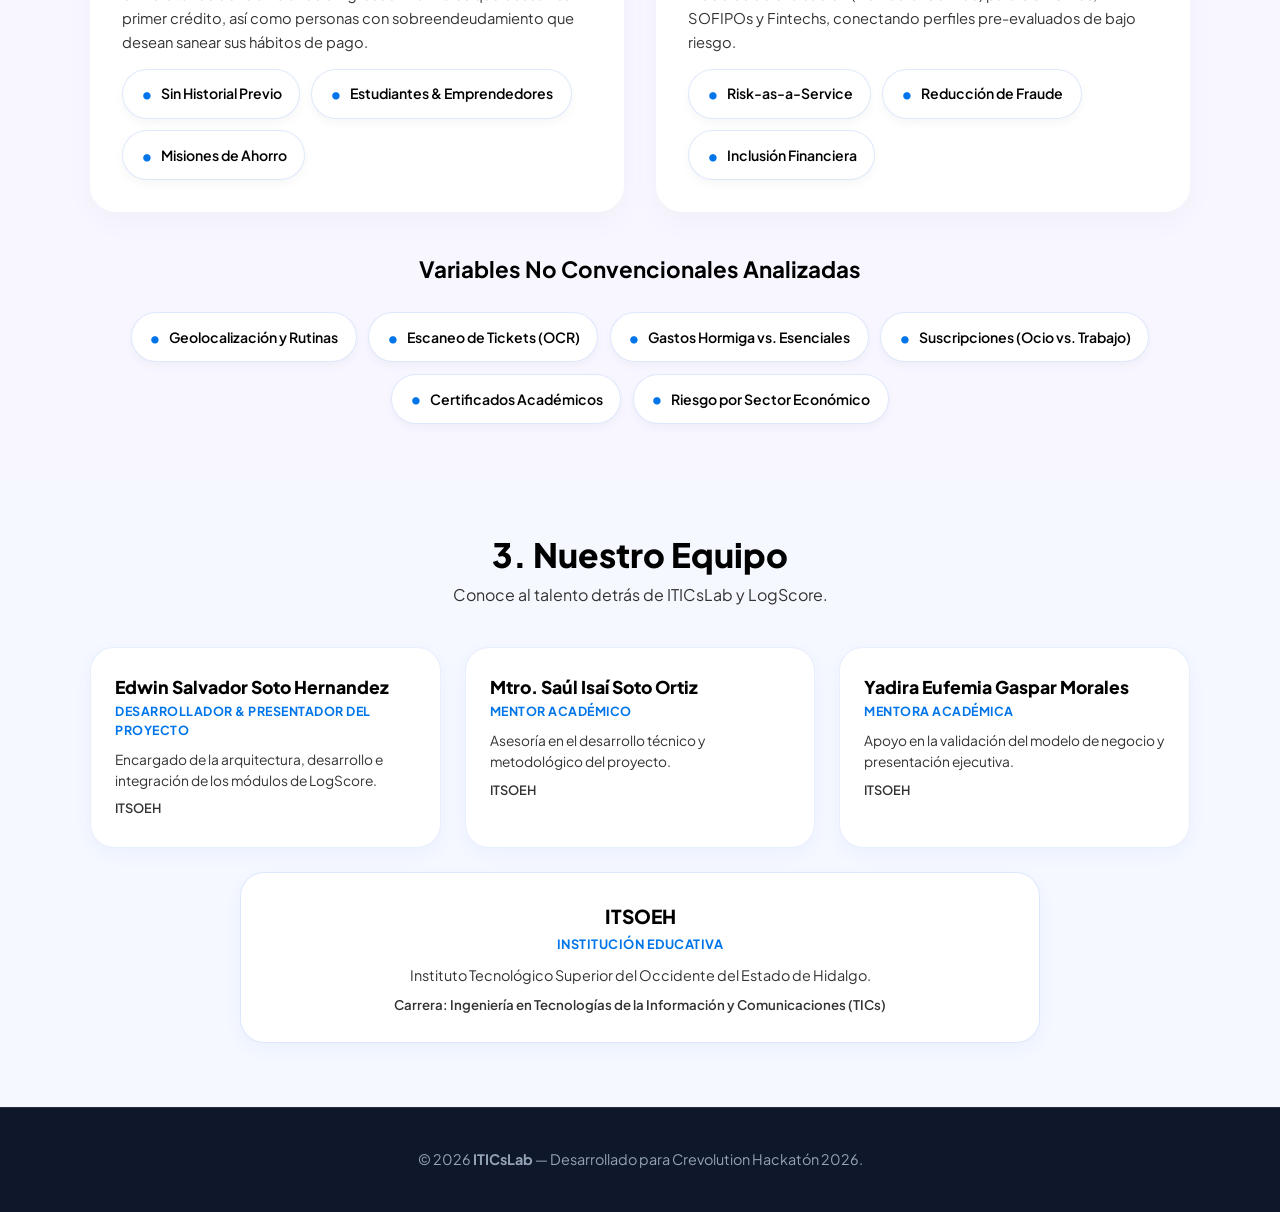
==== commit 3e30e5f2: "refactor: html, css & js changed" ====
--- a/index.html
+++ b/index.html
@@ -76,13 +76,13 @@
 
                 <div class="docs-grid-new">
                     <!-- Tarjeta 1: Video Conócenos -->
-                    <!-- <div class="doc-card-new">
+                    <div class="doc-card-new">
                         <div class="icon">🎥</div>
                         <h4>Conócenos</h4>
                         <p>Video de presentación y visión del proyecto.</p>
                         <a href="https://www.youtube.com/watch?v=_mygcBWWBLo" target="_blank" class="doc-btn">Ver Video
                             →</a>
-                    </div> -->
+                    </div>
 
                     <!-- Tarjeta 2: Desarrollo de la Propuesta -->
                     <div class="doc-card-new">
@@ -113,13 +113,6 @@
             </div>
         </div>
     </section>
-
-    <!-- DIVISOR WAVE: Docs (#f4f9ff) → Proyecto (#f8f6ff) -->
-    <div class="wave-divider" style="background:#f4f9ff;">
-        <svg viewBox="0 0 1200 120" preserveAspectRatio="none">
-            <path d="M0,60 C300,120 600,0 900,90 C1050,135 1150,45 1200,60 L1200,120 L0,120 Z" fill="#f8f6ff"></path>
-        </svg>
-    </div>
 
     <!-- 2. EL PROYECTO: LogScore - TEXTO REDUCIDO -->
     <section id="proyecto" class="details-section">
@@ -179,12 +172,6 @@
         </div>
     </section>
 
-    <!-- DIVISOR WAVE: Proyecto (#f8f6ff) → Equipo (#f5f8ff) -->
-    <div class="wave-divider" style="background:#f8f6ff;">
-        <svg viewBox="0 0 1200 120" preserveAspectRatio="none">
-            <path d="M0,0 C150,90 350,-40 500,60 C650,160 900,10 1200,40 L1200,120 L0,120 Z" fill="#f5f8ff"></path>
-        </svg>
-    </div>
 
     <!-- 3. NUESTRO EQUIPO - SIN CÍRCULOS NI EMOJIS -->
     <section id="equipo" class="team-section">
